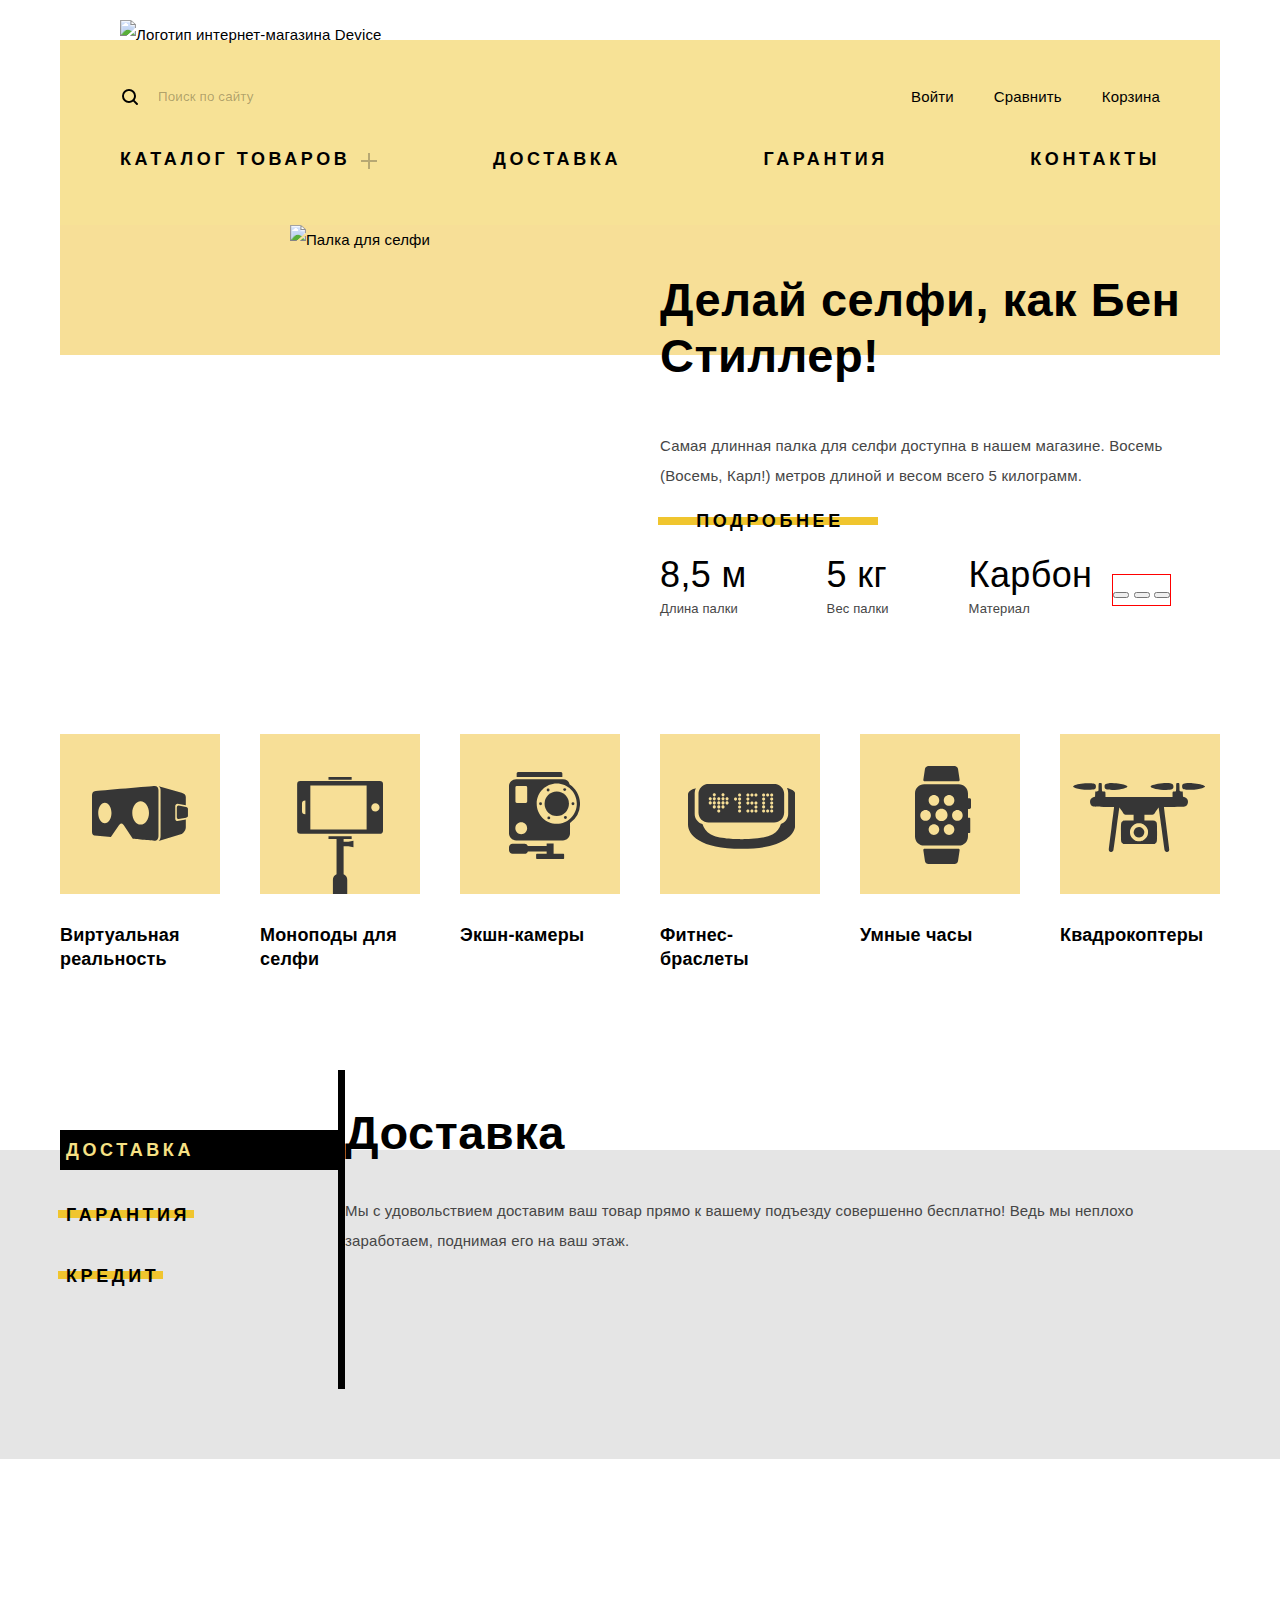
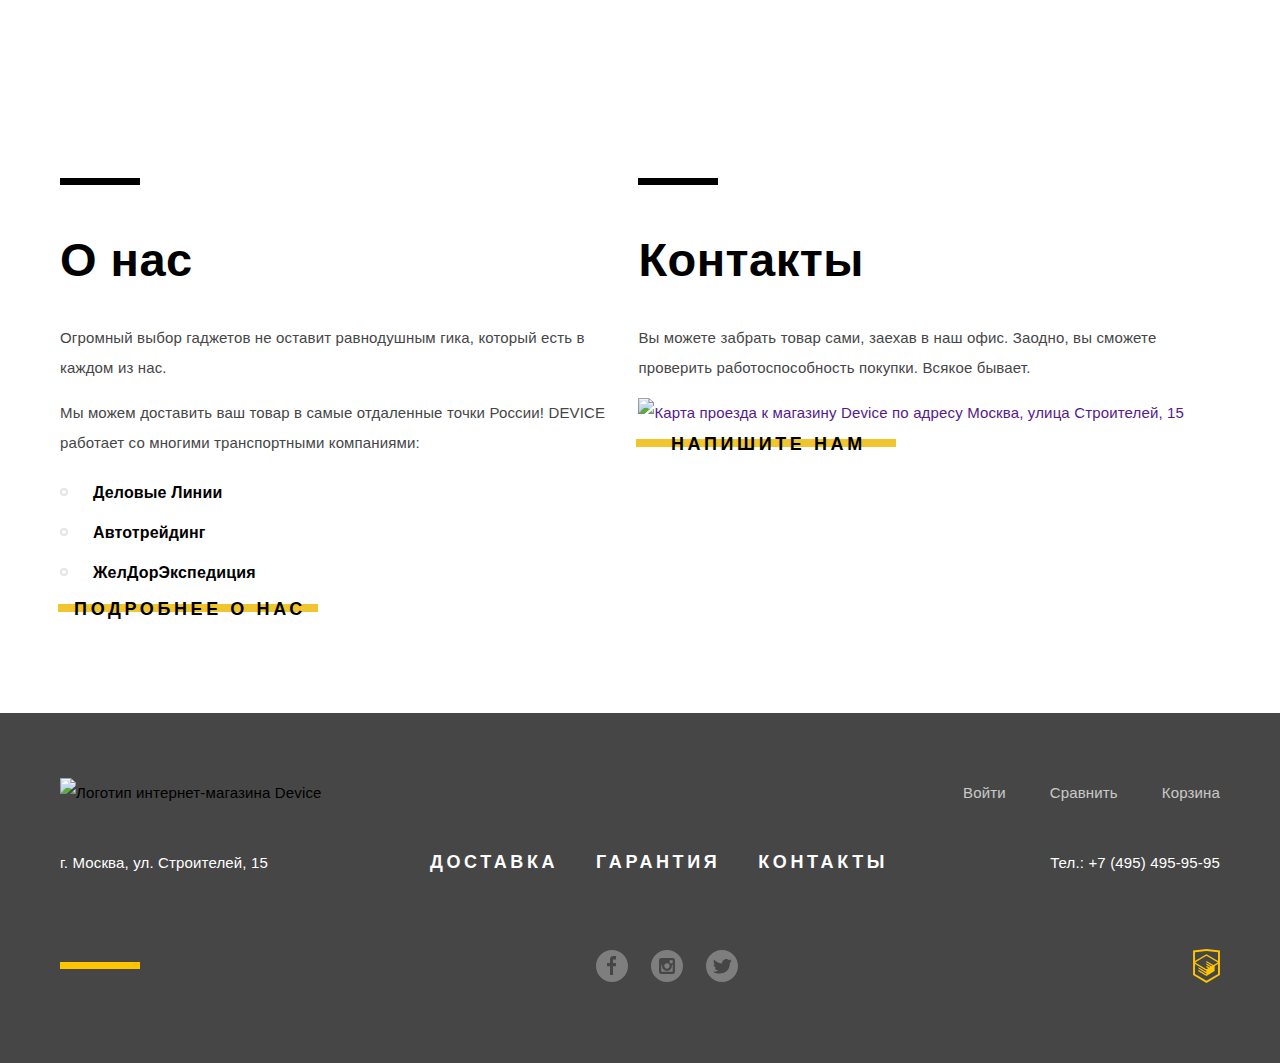
==== index.html @ 42cf7583 "Добавила эффект выпадания для меню, продолжила работу над сеткой проекта" ====
<!DOCTYPE html>
<html lang="ru">
<head>
  <meta charset="utf-8">
  <title>HTML Academy: Девайс</title>
  <link rel="stylesheet" href="css/normalize.css">
  <link rel="stylesheet" href="css/styles.css">
</head>
<body class="page">
<div class="container">
  <header class="page-header">
    <div class="logotype index">
      <img src="img/logo.svg" alt="Логотип интернет-магазина Device" width="163" height="35">
    </div>
    <div class="header-top-row">
      <form class="search-form" action="https://echo.htmlacademy.ru" method="get">
        <input class="search-input" type="search" id="search-form" placeholder="Поиск по сайту"
               aria-label="Поиск по сайту">
        <button class="search-button" type="submit">Найти</button>
      </form>
      <ul class="user-block-list">
        <li class="user-block-item">
          <div class="login-wrapper">
            <a href="">Войти</a>
          </div>
        </li>
        <li class="user-block-item">
          <a href="">Сравнить</a>
        </li>
        <li class="user-block-item">
          <a href="">Корзина</a>
        </li>
      </ul>
    </div>
    <nav class="header-nav">
      <ul class="nav-list">
        <li class="nav-item nav-item--catalog">
          <a href="" aria-haspopup="true">Каталог товаров</a>
          <ul class="dropdown-list">
            <li class="dropdown-item">
              <a href="">Виртуальная реальность</a>
              <a href="catalog.html">Моноподы для селфи</a>
              <a href="">Экшн-камеры</a>
            </li>
            <li class="dropdown-item">
              <a href="">Фитнес-браслеты</a>
              <a href="">Умные часы</a>
            </li>
            <li class="dropdown-item">
              <a href="">Квадрокоптеры</a>
            </li>
          </ul>
        </li>
        <li class="nav-item"><a href="">Доставка</a></li>
        <li class="nav-item"><a href="">Гарантия</a></li>
        <li class="nav-item"><a href="">Контакты</a></li>
      </ul>
    </nav>
  </header>
</div>

<main class="page-content">
  <h1 class="visually-hidden">Интернет-магазин Device</h1>

  <section class="slider">
    <div class="slider-inner container">
      <h2 class="visually-hidden">Популярные товары</h2>
      <div class="slide-controls">
        <button class="slide-control active"></button>
        <button class="slide-control"></button>
        <button class="slide-control"></button>
      </div>
      <div class="slider-item">
        <div class="image-wrap">
          <img src="img/slider-1.png" width="384" height="486" alt="Палка для селфи">
        </div>
        <div class="content-wrap">
          <p class="slide-title">Делай селфи, как Бен Стиллер! </p>
          <p class="slide-description">Самая длинная палка для селфи доступна в нашем магазине.
            Восемь (Восемь, Карл!) метров длиной и весом всего 5 килограмм.</p>
          <a class="button slide-button" href="">Подробнее</a>
          <dl class="slide-details">
            <div class="slide-details-item">
              <dt>8,5 м</dt>
              <dd>Длина палки</dd>
            </div>
            <div class="slide-details-item">
              <dt>5 кг</dt>
              <dd>Вес палки</dd>
            </div>
            <div class="slide-details-item">
              <dt>Карбон</dt>
              <dd>Материал</dd>
            </div>
          </dl>
        </div>
      </div>

      <div class="slider-item" style="display: none;">
        <div class="image-wrap">
          <img src="img/slider-2.png" width="345" height="485" alt="Фитнес-браслет">
        </div>
        <div class="content-wrap">
          <p class="slide-title">Худеем правильно!</p>
          <p class="slide-description">Мотивирующие фитнес-браслеты помогут найти в себе силы
            не пропускать занятия и соблюдать диету.</p>
          <a class="button slide-button" href="">Подробнее</a>
          <dl class="slide-details">
            <div class="slide-details-item">
              <dt>48 часов</dt>
              <dd>Без подзарядки</dd>
            </div>
          </dl>
        </div>
      </div>

      <div class="slider-item" style="display: none;">
        <div class="image-wrap">
          <img src="img/slider-3.png" width="526" height="334" alt="Квадрокоптер">
        </div>
        <div class="content-wrap">
          <p class="slide-title">Порхает как бабочка, жалит как пчела!</p>
          <p class="slide-description">Этот обычный, на первый взгляд, квадрокоптер оснащен
            мощным лазером, замаскированным под стандартную камеру.</p>
          <a class="button slide-button" href="">Подробнее</a>
          <dl class="slide-details">
            <div class="slide-details-item">
              <dt>800 м</dt>
              <dd>Дальность полета</dd>
            </div>
            <div class="slide-details-item">
              <dt>50 м</dt>
              <dd>Радиус поражения</dd>
            </div>
          </dl>
        </div>
      </div>
    </div>
  </section>

  <section class="categories">
    <div class="container">
      <h2 class="visually-hidden">Категории товаров</h2>
      <ul class="categories-list">
        <li class="categories-item">
          <a class="categories-item-link" href="">
            <div class="categories-item-wrapper categories-item-wrapper--vr">
              <img class="categories-item-img" src="img/popular-1.svg" width="97" height="55"
                   alt="Виртуальная реальность">
            </div>
            <p>Виртуальная реальность</p>
          </a>
        </li>
        <li class="categories-item">
          <a class="categories-item-link" href="catalog.html">
            <div class="categories-item-wrapper categories-item-wrapper--monopods">
              <img class="categories-item-img" src="img/popular-2.svg" width="86" height="117" alt="Моноподы для селфи">
            </div>
            <p>Моноподы для селфи</p>
          </a>
        </li>
        <li class="categories-item">
          <a class="categories-item-link" href="">
            <div class="categories-item-wrapper categories-item-wrapper--cameras">
              <img class="categories-item-img" src="img/popular-3.svg" width="71" height="87" alt="Экшн-камеры">
            </div>
            <p>Экшн-камеры</p>
          </a>
        </li>
        <li class="categories-item">
          <a class="categories-item-link" href="">
            <div class="categories-item-wrapper categories-item-wrapper--fitness">
              <img class="categories-item-img" src="img/popular-4.svg" width="107" height="65" alt="Фитнес-браслеты">
            </div>
            <p>Фитнес-браслеты</p>
          </a>
        </li>
        <li class="categories-item">
          <a class="categories-item-link" href="">
            <div class="categories-item-wrapper categories-item-wrapper--watches">
              <img class="categories-item-img" src="img/popular-5.svg" width="56" height="98" alt="Умные часы">
            </div>
            <p>Умные часы</p>
          </a>
        </li>
        <li class="categories-item">
          <a class="categories-item-link" href="">
            <div class="categories-item-wrapper categories-item-wrapper--drones">
              <img class="categories-item-img" src="img/popular-6.svg" width="132" height="69" alt="Квадрокоптеры">
            </div>
            <p>Квадрокоптеры</p>
          </a>
        </li>
      </ul>
    </div>
  </section>

  <section class="conditions">
    <div class="conditions-inner container">
      <h2 class="visually-hidden">Условия сотрудничества</h2>
      <ul class="conditions-controls-list">
        <li class="conditions-control">
          <button class="button conditions-control-button active" type="button">Доставка</button>
        </li>
        <li class="conditions-control">
          <button class="button conditions-control-button" type="button">Гарантия</button>
        </li>
        <li class="conditions-control">
          <button class="button conditions-control-button" type="button">Кредит</button>
        </li>
      </ul>
      <div class="conditions-wrapper">
        <div class="conditions-slide delivery">
          <h2>Доставка</h2>
          <p>Мы с удовольствием доставим ваш товар прямо к вашему подъезду совершенно бесплатно! Ведь мы неплохо
            заработаем,
            поднимая его на ваш этаж.</p>
        </div>
        <div class="conditions-slide warranty" style="display: none;">
          <h2>Гарантия</h2>
          <p>Если из-за возгорания купленного у нас товара у вас сгорит дом — не переживайте, мы выдадим вам новый.
            Товар,
            не дом, конечно же.</p>
        </div>
        <div class="conditions-slide credit" style="display: none;">
          <h2>Кредит</h2>
          <p>Залезть в долговую яму стало проще! Кредитные консультанты подберут для вас наиболее выгодные
            условия кредита. Выгодные для нашего банка, разумеется.</p>
        </div>
      </div>
    </div>
  </section>

  <section class="brands">
    <div class="container">
      <h2 class="visually-hidden">Бренды товаров</h2>
      <ul class="brands-list">
        <li class="brands-item">
          <a class="brands-item-link dji" href="" aria-label="DJI">DJI</a>
        </li>
        <li class="brands-item">
          <a class="brands-item-link spg" href="" aria-label="SP Gadgets">SP Gadgets</a>
        </li>
        <li class="brands-item">
          <a class="brands-item-link gopro" href="" aria-label="GoPro">GoPro</a>
        </li>
        <li class="brands-item">
          <a class="brands-item-link vive" href="" aria-label="Vive">Vive</a>
        </li>
      </ul>
    </div>
  </section>

  <div class="about-wrapper container">
    <section class="about-us">
      <h2>О нас</h2>
      <p>Огромный выбор гаджетов не оставит равнодушным гика, который есть в каждом из нас.</p>
      <p>Мы можем доставить ваш товар в самые отдаленные точки России! DEVICE работает со многими транспортными
        компаниями:</p>
      <ul class="about-list">
        <li class="about-item">Деловые Линии</li>
        <li class="about-item">Автотрейдинг</li>
        <li class="about-item">ЖелДорЭкспедиция</li>
      </ul>
      <a class="button about-us-button" href="">Подробнее о нас</a>
    </section>

    <section class="contacts">
      <h2>Контакты</h2>
      <p>Вы можете забрать товар сами, заехав в наш офис. Заодно, вы сможете проверить работоспособность покупки.
        Всякое
        бывает.</p>
      <a class="contacts-map" href="" aria-haspopup="true">
        <img src="img/map.jpg" alt="Карта проезда к магазину Device по адресу Москва, улица Строителей, 15"
             width="560px" height="222px">
      </a>
      <a class="button contacts-button" href="" aria-haspopup="true">Напишите нам</a>
    </section>
  </div>
</main>
<footer class="page-footer">
  <div class="container">
    <div class="footer-top-row">
      <div class="footer-logotype index">
        <img src="img/logo--yellow.svg" alt="Логотип интернет-магазина Device" width="163" height="35">
      </div>
      <ul class="footer-user-block">
        <li class="footer-user-block-item">
          <div class="footer-login-wrapper">
            <a href="">Войти</a>
          </div>
        </li>
        <li class="footer-user-block-item">
          <a href="">Сравнить</a>
        </li>
        <li class="footer-user-block-item">
          <a href="">Корзина</a>
        </li>
      </ul>
    </div>
    <div class="footer-middle-row">
      <p class="footer-paragraph">г. Москва, ул. Строителей, 15</p>
      <ul class="footer-nav-list">
        <li class="footer-nav-item"><a href="">Доставка</a></li>
        <li class="footer-nav-item"><a href="">Гарантия</a></li>
        <li class="footer-nav-item"><a href="">Контакты</a></li>
      </ul>
      <p class="footer-paragraph">
        <a href="tel:+74954959595">Тел.: +7 (495) 495-95-95</a>
      </p>
    </div>
    <div class="footer-bottom-row">
      <div class="footer-decoration"></div>
      <ul class="social-list">
        <li class="social-item facebook"><a href="" aria-label="Магазин Device на Facebook">Facebook</a></li>
        <li class="social-item instagram"><a href="" aria-label="Магазин Device в Instagram">Instagram</a></li>
        <li class="social-item twitter"><a href="" aria-label="Магазин Device в Twitter">Twitter</a></li>
      </ul>
      <a class="htmlacademy-icon" href="https://htmlacademy.ru/intensive/htmlcss" target="_blank"
         aria-label="Ссылка на HTML Academy">HTML Academy</a>
    </div>
  </div>
</footer>

<!-- Поп-ап формы обратной связи -->
<section class="form-modal">
  <h2>Форма обратной связи</h2>
  <button type="button">Закрыть</button>
  <form action="https://echo.htmlacademy.ru" method="post">
    <div class="form-field-wrapper">
      <label for="name">Ваше имя:</label>
      <input type="text" id="name" name="user-name" placeholder="Имя Фамилия" aria-required="true" required>
    </div>
    <div class="form-field-wrapper">
      <label for="email">Ваш e-mail:</label>
      <input type="email" id="email" name="user-mail" placeholder="email@example.com" aria-required="true" required>
    </div>
    <div class="form-field-wrapper">
      <label for="message">Текст письма:</label>
      <textarea id="message" name="user-message" placeholder="В свободной форме"></textarea>
    </div>
    <button class="button" type="submit">Отправить</button>
  </form>
</section>

<!-- Поп-ап карты проезда -->
<section class="map-modal">
  <h2>Карта проезда</h2>
  <button type="button">Закрыть</button>
  <!-- Здесь будет виджет карты -->
</section>

</body>
</html>
---- css/styles.css ----
/* Шрифты */

@font-face {
  font-family: 'Open Sans';
  src: url('../fonts/opensanslight.woff2') format('woff2'),
  url('../fonts/opensanslight.woff') format('woff');
  font-weight: 300;
  font-style: normal;
}

@font-face {
  font-family: 'Open Sans';
  src: url('../fonts/opensans.woff2') format('woff2'),
  url('../fonts/opensans.woff') format('woff');
  font-weight: normal;
  font-style: normal;
}

@font-face {
  font-family: 'Gilroy';
  src: url('../fonts/gilroylight.woff2') format('woff2'),
  url('../fonts/gilroylight.woff') format('woff');
  font-weight: 300;
  font-style: normal;
}

@font-face {
  font-family: 'Gilroy';
  src: url('../fonts/gilroyextrabold.woff2') format('woff2'),
  url('../fonts/gilroyextrabold.woff') format('woff');
  font-weight: 800;
  font-style: normal;
}

/* Глобальные стили */

html {
  box-sizing: border-box;
}

*,
*::before,
*::after {
  box-sizing: inherit;
}

body {
  margin: 0;
  background-color: #ffffff;
  font-family: "Open Sans", "Arial", sans-serif;
  font-size: 15px;
  font-weight: 300;
  line-height: 2;
  letter-spacing: 0.15px;
}

img {
  max-width: 100%;
  height: auto;
}

a {
  text-decoration: none;
}

/* Стилизация index.html и общих блоков сайта */

.page {
  padding-top: 40px;
}

.visually-hidden {
  position: absolute;
  width: 1px;
  height: 1px;
  margin: -1px;
  padding: 0;
  overflow: hidden;
  border: 0;
  clip: rect(0 0 0 0)
}

.button {
  display: inline-block;
  vertical-align: middle;
  font-family: "Gilroy", "Tahoma", sans-serif;
  text-transform: uppercase;
  font-size: 18px;
  font-weight: 800;
  line-height: 1.6;
  letter-spacing: 3.6px;
  text-align: center;
  color: #000000;
  position: relative;
}

.button::before {
  content: "";
  position: absolute;
  top: 50%;
  left: -2px;
  z-index: -1;
  width: 100%;
  height: 8px;
  margin-top: -5px;
  background-color: #f0c52e;
  transition: all 0.3s linear;
}

.button:hover::before,
.button:focus::before {
  top: 0;
  height: 40px;
}

.button:active {
  color: rgba(0, 0, 0, 0.3);
}

.container {
  margin: 0 auto;
  width: 1200px;
  padding: 0 20px;
}

.page-header {
  background-color: #f7e296;
  position: relative;
  padding: 28px 60px 50px 60px;
}

.logotype {
  position: absolute;
  left: 60px;
  top: -20px;
}

.logotype:not(.index):hover,
.logotype:not(.index):focus {
  opacity: 0.6;
}

.logotype:not(.index):active {
  opacity: 0.3;
}

.header-top-row {
  display: flex;
  justify-content: space-between;
  align-items: center;
  margin-bottom: 20px;
}

.search-input {
  background: transparent;
  padding: 19px 21px 19px 36px;
  border: 2px solid transparent;
  background-repeat: no-repeat;
  background-position: left 50%;
  background-size: 16px 16px;
  background-image: url("../img/search.svg");
}

.search-input::placeholder {
  color: rgba(0, 0, 0, 0.3);
  letter-spacing: 0.15px;
}

.search-input:hover::placeholder {
  color: rgba(0, 0, 0, 0.6);
}

.search-input:focus {
  border-bottom-color: #000000;
}

.search-input:focus + .search-button {
  display: inline-block;
}

.search-button {
  display: none;
  padding: 19px 21px;
  margin-left: -5px;
  border: 2px solid #000000;
  background-color: transparent;
  color: #000000;
  cursor: pointer;
}

.search-button:hover,
.search-button:focus {
  background-color: #000000;
  color: #ffffff;
}

.search-button:active {
  color: rgba(255, 255, 255, 0.3);
}

.user-block-list,
.nav-list,
.dropdown-list,
.categories-list,
.conditions-controls-list,
.brands-list,
.about-list,
.footer-user-block,
.footer-nav-list,
.social-list {
  list-style: none;
  padding: 0;
  margin: 0;
}

.user-block-list,
.nav-list {
  display: flex;
}

.user-block-item {
  margin-right: 40px;
}

.user-block-item:last-child {
  margin-right: 0;
}

.nav-list {
  justify-content: space-between;
  position: relative;
}

.user-block-item a,
.nav-item a,
.dropdown-item a,
.dropdown-item span {
  color: #000000;
}

.user-block-item a:hover,
.user-block-item a:focus,
.nav-item a:hover,
.nav-item a:focus,
.dropdown-item a:hover,
.dropdown-item a:focus {
  opacity: 0.6;
}

.user-block-item a:active,
.nav-item a:active,
.dropdown-item a:active {
  opacity: 0.3;
}

.user-block-item a {
  font-size: 15px;
  font-weight: 300;
  line-height: 2;
  letter-spacing: 0.15px;
}

.nav-item > a {
  font-family: "Gilroy", "Tahoma", sans-serif;
  font-size: 18px;
  font-weight: 800;
  text-transform: uppercase;
  line-height: 1.33;
  letter-spacing: 3.6px;
}

.nav-item--catalog {
  position: relative;
}

.nav-item--catalog::after {
  content: "";
  display: block;
  width: 16px;
  height: 16px;
  position: absolute;
  top: 8px;
  right: -27px;
  background-position: center;
  background-repeat: no-repeat;
  background-size: contain;
  background-image: url("../img/plus.svg");
  opacity: 0.3;
}

.dropdown-list {
  position: absolute;
  bottom: -185px;
  left: -60px;
  width: 1160px;
  padding: 40px 0 40px 60px;
  background-color: #f7e296;
  display: none;
  z-index: 50;
}

.nav-item--catalog:hover > .dropdown-list {
  display: flex;
}

.dropdown-item {
  display: flex;
  flex-direction: column;
  margin-right: 58px;
}

.dropdown-item a,
.dropdown-item span {
  line-height: 2.4;
  letter-spacing: 0.15px;
}

.slider {
  padding-bottom: 100px;
}

.slider-inner {
  position: relative;
  padding: 0 20px;
}

.slider-inner::before {
  content: "";
  position: absolute;
  display: block;
  width: 1160px;
  height: 130px;
  left: 20px;
  top: 0;
  background-color: rgba(240, 192, 48, 0.50);
  z-index: -1;
}

.slide-controls {
  position: absolute;
  top: 350px;
  right: 70px;
  outline: 1px solid red;
  z-index: 10;
}

.slider-item {
  display: flex;
  justify-content: space-between;
}

.image-wrap {
  flex-grow: 1;
  text-align: center;
}

.content-wrap {
  max-width: 560px;
}

.slide-title {
  font-family: "Gilroy", "Tahoma", sans-serif;
  font-size: 47px;
  font-weight: 800;
  line-height: 1.19;
  letter-spacing: 0.47px;
}

.slide-description {
  letter-spacing: 0.15px;
  color: #464646;
}

.slide-button {
  width: 220px;
}

.slide-details {
  display: flex;
}

.slide-details-item {
  margin-right: 80px;
}

.slide-details-item:last-child {
  margin-right: 0;
}

.slide-details dt {
  font-family: "Gilroy", "Tahoma", sans-serif;
  font-size: 36px;
  font-weight: 300;
  line-height: 1.33;
  letter-spacing: 0.36px;
}

.slide-details dd {
  margin: 0;
  font-size: 13px;
  font-weight: 300;
  line-height: 1.54;
  letter-spacing: 0.13px;
  color: #464646;
}

.categories {
  padding-bottom: 80px;
}

.categories-list {
  display: flex;
  justify-content: space-between;
}

.categories-item-link {
  display: block;
  width: 160px;
  font-family: "Gilroy", "Tahoma", sans-serif;
  color: #000000;
  font-size: 18px;
  font-weight: 800;
  line-height: 1.33;
  letter-spacing: 0.18px;
}

.categories-item-wrapper {
  display: block;
  width: 160px;
  height: 160px;
  background-color: rgba(240, 192, 48, 0.50);
  margin-bottom: 30px;
  transition: all 0.3s linear;
}

.categories-item-wrapper--vr {
  padding: 52px 32px;
}

.categories-item-wrapper--monopods {
  padding: 43px 37px 0 37px;
}

.categories-item-wrapper--cameras {
  padding: 38px 40px 35px 49px;
}

.categories-item-wrapper--fitness {
  padding: 50px 25px 48px 28px;
}

.categories-item-wrapper--watches {
  padding: 32px 49px 30px 55px;
}

.categories-item-wrapper--drones {
  padding: 49px 15px 42px 13px;
}

.categories-item-link:hover > .categories-item-wrapper,
.categories-item-link:focus > .categories-item-wrapper {
  background-color: #f0c52e;
}

.categories-item-link:active .categories-item-img,
.categories-item-link:active > p {
  opacity: 0.3;
}

.conditions {
  background-color: #e5e5e5;
  position: relative;
}

.conditions::before {
  content: "";
  position: absolute;
  display: block;
  width: 100%;
  height: 80px;
  left: 0;
  top: 0;
  background-color: #ffffff;
  z-index: 1;
}

.conditions-inner {
  padding-bottom: 70px;
  display: flex;
}

.conditions-controls-list {
  min-width: 285px;
  min-height: 319px;
  padding-top: 60px;
  border-right: 7px solid #000000;
  z-index: 10;
}

.conditions-control-button {
  display: inline-block;
  background: transparent;
  border: none;
  text-align: left;
  cursor: pointer;
  z-index: 10;
  letter-spacing: 3.6px;
  margin-bottom: 30px;
}

.conditions-control-button.active {
  background-color: #000000;
  color: #f7e184;
  width: 100%;
  height: 40px;
}

.conditions-control-button.active::before {
  display: none;
}

.conditions-wrapper {
  z-index: 10;
}

.conditions-slide h2 {
  font-family: "Gilroy", "Tahoma", sans-serif;
  font-size: 47px;
  font-weight: 800;
  line-height: 1.02;
  letter-spacing: 0.47px;
}

.conditions-slide p {
  letter-spacing: 0.15px;
  color: #464646;
}

.brands {
  padding: 90px 0;
}

.brands-list {
  display: flex;
  justify-content: space-between;
}

.brands-item-link {
  display: block;
  font-size: 0;
  width: 260px;
  height: 100px;
  background-repeat: no-repeat;
  background-position: center;
  background-size: contain;
}

.brands-item-link.dji {
  background-image: url("../img/logo-1--inactive.png");
}

.brands-item-link.dji:hover,
.brands-item-link.dji:focus {
  background-image: url("../img/logo-1.png");
}

.brands-item-link.spg {
  background-image: url("../img/logo-2--inactive.png");
}

.brands-item-link.spg:hover,
.brands-item-link.spg:focus {
  background-image: url("../img/logo-2.png");
}

.brands-item-link.gopro {
  background-image: url("../img/logo-3--inactive.png");
}

.brands-item-link.gopro:hover,
.brands-item-link.gopro:focus {
  background-image: url("../img/logo-3.png");
}

.brands-item-link.vive {
  background-image: url("../img/logo-4--inactive.png");
}

.brands-item-link.vive:hover,
.brands-item-link.vive:focus {
  background-image: url("../img/logo-4.png");
}

.about-wrapper {
  display: flex;
  justify-content: space-between;
  padding-bottom: 90px;
}

.about-us h2,
.contacts h2 {
  font-family: "Gilroy", "Tahoma", sans-serif;
  font-size: 47px;
  font-weight: 800;
  line-height: 1.02;
  letter-spacing: 0.47px;
  position: relative;
  padding-top: 58px;
}

.about-us h2::before,
.contacts h2::before {
  content: "";
  position: absolute;
  left: 0;
  top: 0;
  display: block;
  width: 80px;
  height: 7px;
  background-color: #000000;
}

.about-us p,
.contacts p {
  color: #464646;
}

.about-item {
  font-family: "Gilroy", "Tahoma", sans-serif;
  font-size: 16px;
  font-weight: 800;
  line-height: 2.5;
  color: #000000;
  padding-left: 33px;
  position: relative;
}

.about-item::before {
  content: "";
  position: absolute;
  top: 15px;
  left: 0;
  display: block;
  width: 8px;
  height: 8px;
  border-radius: 50%;
  border: 2px solid #e5e5e5;
}

.about-us-button {
  width: 260px;
}

.contacts-map {
  display: block;
}

.contacts-button {
  width: 260px;
}

.page-footer {
  background-color: #464646;
  padding-top: 65px;
  padding-bottom: 80px;
}

.footer-top-row {
  display: flex;
  justify-content: space-between;
  align-items: flex-start;
  margin-bottom: 40px;
}

.footer-logotype:not(.index):hover,
.footer-logotype:not(.index):focus {
  opacity: 0.6;
}

.footer-logotype:not(.index):active {
  opacity: 0.3;
}

.page-footer a,
.footer-paragraph {
  color: #ffffff;
  margin: 0;
}

.footer-user-block {
  display: flex;
  margin: 0;
}

.footer-user-block-item {
  margin-right: 44px;
}

.footer-user-block-item:last-child {
  margin-right: 0;
}

.footer-user-block-item a {
  opacity: 0.7;
}

.footer-user-block-item a:hover,
.footer-user-block-item a:focus {
  opacity: 1;
}

.footer-user-block-item a:active {
  opacity: 0.3;
}

.footer-middle-row {
  display: flex;
  justify-content: space-between;
  align-items: flex-start;
  margin-bottom: 70px;
}

.footer-nav-list {
  display: flex;
}

.footer-nav-item {
  margin-right: 38px;
}

.footer-nav-item:last-child {
  margin-right: 0;
}

.footer-nav-item a {
  font-family: "Gilroy", "Tahoma", sans-serif;
  font-size: 18px;
  font-weight: 800;
  text-transform: uppercase;
  line-height: 1.33;
  letter-spacing: 3.6px;
  color: #ffffff;
}

.footer-nav-item a:hover,
.footer-nav-item a:focus {
  opacity: 0.6;
}

.footer-nav-item a:active {
  opacity: 0.3;
}

.footer-bottom-row {
  display: flex;
  justify-content: space-between;
  align-items: center;
}

.footer-decoration {
  width: 80px;
  height: 7px;
  background-color: #ffc600;
}

.social-list {
  display: flex;
}

.social-item {
  margin-right: 23px;
}

.social-item:last-child {
  margin-right: 0;
}

.social-item a {
  display: block;
  width: 32px;
  height: 32px;
  font-size: 0;
  background-repeat: no-repeat;
  background-position: center;
  background-size: contain;
  opacity: 0.3;
}

.social-item a:hover,
.social-item a:focus {
  opacity: 1;
}

.social-item a:active {
  opacity: 0.1;
}

.social-item.facebook a {
  background-image: url("../img/fb.svg");
}

.social-item.instagram a {
  background-image: url("../img/instagram.svg");
}

.social-item.twitter a {
  background-image: url("../img/twitter.svg");
}

.htmlacademy-icon {
  display: block;
  width: 27px;
  height: 35px;
  font-size: 0;
  background-repeat: no-repeat;
  background-position: center;
  background-size: contain;
  background-image: url("../img/logo-html.svg");
}

.htmlacademy-icon:hover,
.htmlacademy-icon:focus {
  opacity: 0.6;
}

.htmlacademy-icon:active {
  opacity: 0.3;
}

/* Здесь будут стили для поп-апов */

.form-modal,
.map-modal {
  display: none;
}

/* Стили catalog.html */

.title-wrapper {
  padding-left: 80px;
}

.page-main-title {
  font-family: "Gilroy", "Tahoma", sans-serif;
  font-size: 47px;
  font-weight: 800;
  line-height: 1.02;
  letter-spacing: 0.47px;
  color: #000000;
}

.breadcrumbs,
.filter-list,
.sorting-special-list,
.sorting-up-down-list,
.pagination {
  list-style: none;
  padding: 0;
  margin: 0;
}

.breadcrumbs {
  display: flex;
  margin-bottom: 50px;
}

.breadcrumbs-item {
  margin-right: 40px;
  position: relative;
}

.breadcrumbs-item:last-child {
  margin-right: 0;
}

.breadcrumbs-item:not(:last-child)::after {
  content: "";
  display: block;
  width: 4px;
  height: 7px;
  position: absolute;
  top: 0.9em;
  right: -16px;
  background-repeat: no-repeat;
  background-position: center;
  background-size: contain;
  background-image: url("../img/nav-arrow.svg");
}

.breadcrumbs-item a {
  font-size: 14px;
  line-height: 1.71;
  letter-spacing: 0.14px;
  color: rgba(0, 0, 0, 0.3);
}

.breadcrumbs-item:not(.active) a:hover,
.breadcrumbs-item:not(.active) a:focus {
  color: rgba(0, 0, 0, 0.6);
}

.breadcrumbs-item:not(.active) a:active {
  color: rgba(0, 0, 0, 0.1);
}

.catalog-wrapper {
  display: flex;
  padding-left: 80px;
}

.filter {
  background-color: #ebebeb;
  padding-right: 67px;
}

.goods {
  flex-grow: 1;
}

.goods-sorting {
  background-color: #ebebeb;
  width: 100%;
  display: flex;
  justify-content: space-between;
}

.filter h2,
.goods p {
  font-family: "Gilroy", "Tahoma", sans-serif;
  font-size: 16px;
  font-weight: 800;
  line-height: 1.5;
  letter-spacing: 3.2px;
  text-transform: uppercase;
  color: #000000;
  margin: 0;
}

.filter h2 {
  background-color: #d9d9d9;
  width: 100%;
}

.filter fieldset {
  border: none;
}

.filter legend {
  font-family: "Gilroy", "Tahoma", sans-serif;
  font-size: 18px;
  font-weight: 800;
  line-height: 1.33;
  letter-spacing: 0.18px;
}

.filter-item label {
  font-size: 14px;
  font-weight: 300;
  line-height: 2.86;
  letter-spacing: 0.14px;
}

.filter-button {
  display: inline-block;
  background-color: transparent;
  border: none;
  cursor: pointer;
  width: 200px;
  z-index: 10;
}

.sorting-special-list {
  display: flex;
}

.sorting-special-item {
  margin-right: 30px;
}

.sorting-special-item:last-child {
  margin-right: 0;
}

.sorting-special-item a {
  font-size: 14px;
  line-height: 1.29;
  color: rgba(0, 0, 0, 0.3);
}

.sorting-special-item a:hover,
.sorting-special-item a:focus {
  color: rgba(0, 0, 0, 0.6);
}

.sorting-special-item a:active,
.sorting-special-item.active a {
  color: #000000;
}

.sorting-up-down-list {
  display: flex;
}

.goods-showcase {
  padding-left: 73px;
  padding-top: 70px;
  padding-bottom: 77px;
  display: flex;
  justify-content: space-between;
  flex-wrap: wrap;
}

.goods-item {
  margin-bottom: 70px;
}

.item-image-wrap {
  margin-bottom: 35px;
}

.item-description {
  display: flex;
  justify-content: space-between;
  align-items: flex-start;
}

.item-title h1 {
  font-family: "Gilroy", "Tahoma", sans-serif;
  font-size: 18px;
  font-weight: 800;
  line-height: 1.33;
  letter-spacing: 0.18px;
  color: #000000;
  margin: 0;
}

.item-price {
  font-family: "Gilroy", "Tahoma", sans-serif;
  font-size: 16px;
  font-weight: 300;
  line-height: 1.5;
  letter-spacing: 0.16px;
  text-align: right;
  color: #464646;
}

.item-hover-button {
  width: 200px;
}

.item-hover-link {
  line-height: 2.77;
  letter-spacing: 0.13px;
  text-align: center;
  color: rgba(0, 0, 0, 0.5);
}

.pagination {
  background-color: #ebebeb;
  width: 100%;
  display: flex;
  justify-content: center;
}

.pagination-item a {
  font-family: "Gilroy", "Tahoma", sans-serif;
  font-size: 16px;
  font-weight: 800;
  line-height: 1.5;
  letter-spacing: 3.2px;
  text-align: left;
  color: rgba(0, 0, 0, 0.3);
  text-transform: uppercase;
}

.pagination-item a.prev,
.pagination-item a.next,
.pagination-item.active a {
  color: #000000;
}

.pagination-item a.prev:hover,
.pagination-item a.next:hover,
.pagination-item a.prev:focus,
.pagination-item a.next:focus {
  background-color: #d9d9d9;
}

.pagination-item a.prev:active,
.pagination-item a.next:active {
  color: rgba(0, 0, 0, 0.3);
}
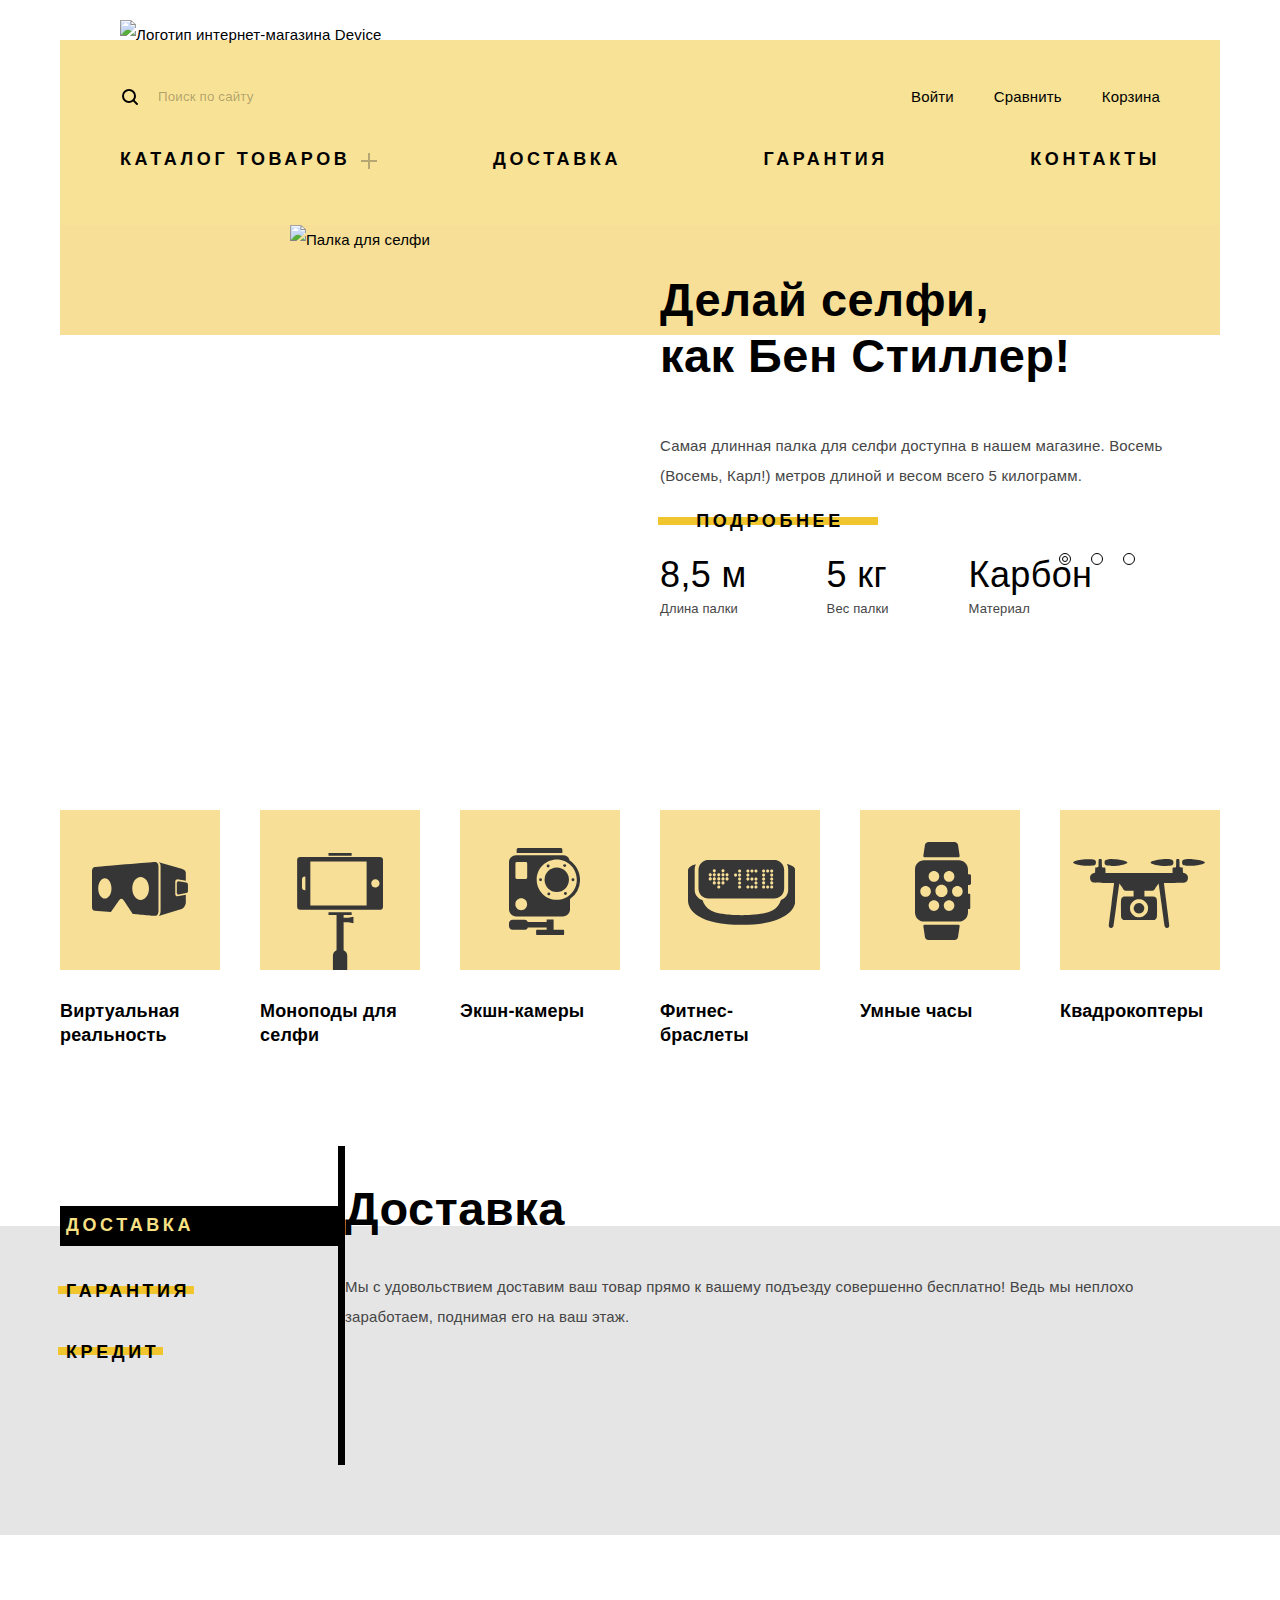
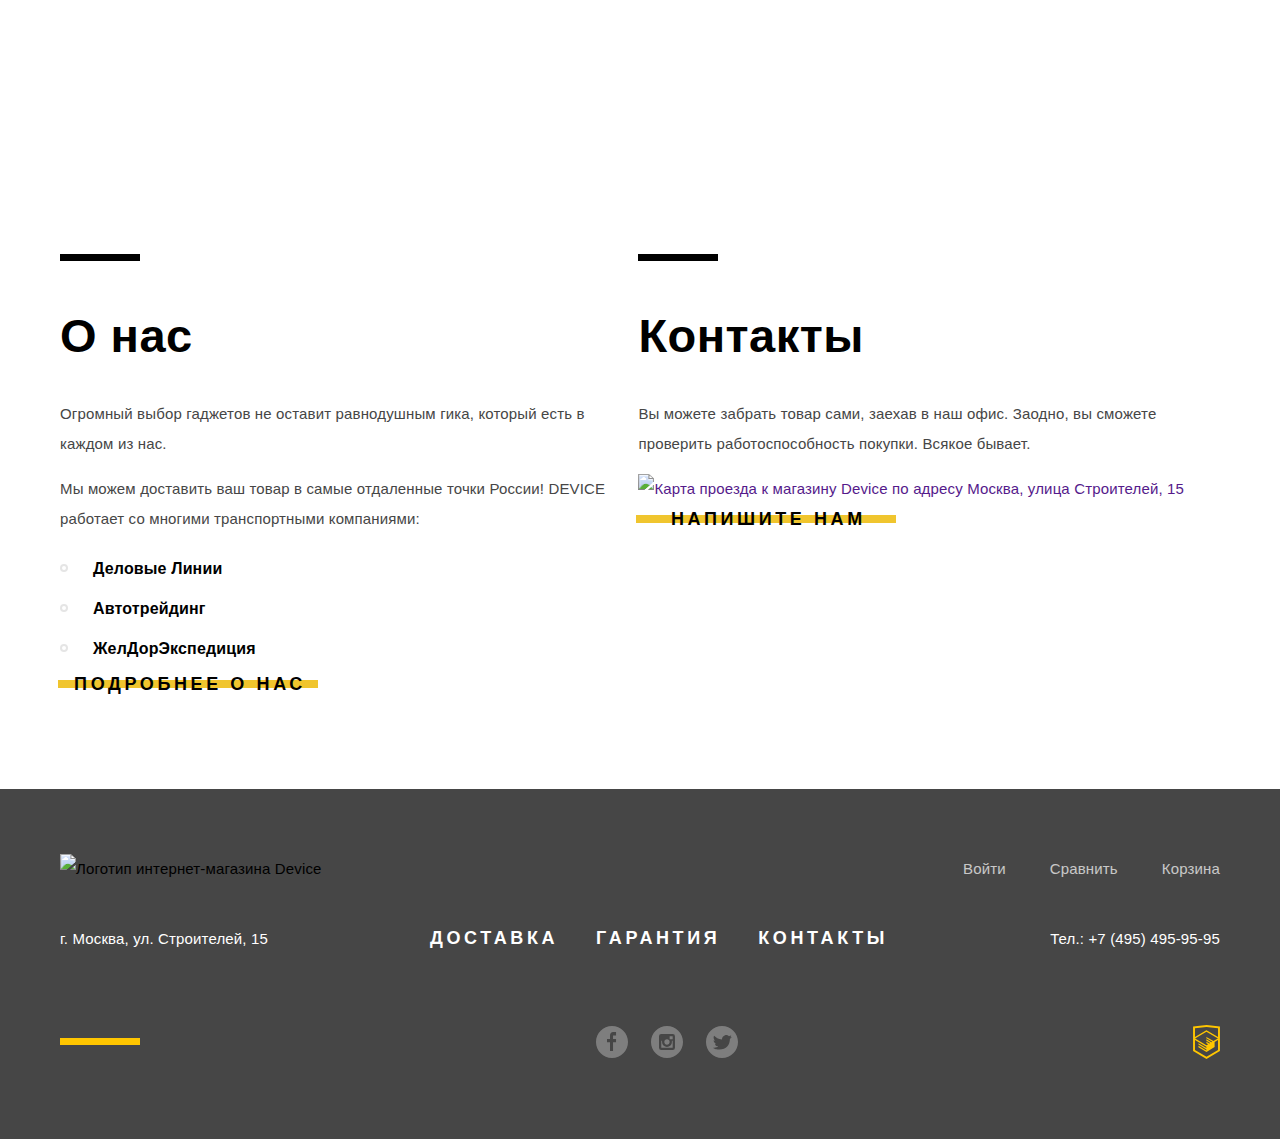
==== commit 172229fa: "Добавила стили для кнопок управления слайдером" ====
--- a/index.html
+++ b/index.html
@@ -70,12 +70,13 @@
         <button class="slide-control"></button>
         <button class="slide-control"></button>
       </div>
+
       <div class="slider-item">
         <div class="image-wrap">
           <img src="img/slider-1.png" width="384" height="486" alt="Палка для селфи">
         </div>
         <div class="content-wrap">
-          <p class="slide-title">Делай селфи, как Бен Стиллер! </p>
+          <p class="slide-title">Делай селфи,<br> как Бен Стиллер! </p>
           <p class="slide-description">Самая длинная палка для селфи доступна в нашем магазине.
             Восемь (Восемь, Карл!) метров длиной и весом всего 5 килограмм.</p>
           <a class="button slide-button" href="">Подробнее</a>
@@ -101,7 +102,7 @@
           <img src="img/slider-2.png" width="345" height="485" alt="Фитнес-браслет">
         </div>
         <div class="content-wrap">
-          <p class="slide-title">Худеем правильно!</p>
+          <p class="slide-title">Худеем<br> правильно!</p>
           <p class="slide-description">Мотивирующие фитнес-браслеты помогут найти в себе силы
             не пропускать занятия и соблюдать диету.</p>
           <a class="button slide-button" href="">Подробнее</a>
@@ -119,7 +120,7 @@
           <img src="img/slider-3.png" width="526" height="334" alt="Квадрокоптер">
         </div>
         <div class="content-wrap">
-          <p class="slide-title">Порхает как бабочка, жалит как пчела!</p>
+          <p class="slide-title">Порхает как бабочка,<br> жалит как пчела!</p>
           <p class="slide-description">Этот обычный, на первый взгляд, квадрокоптер оснащен
             мощным лазером, замаскированным под стандартную камеру.</p>
           <a class="button slide-button" href="">Подробнее</a>
--- a/css/styles.css
+++ b/css/styles.css
@@ -329,7 +329,7 @@
   position: absolute;
   display: block;
   width: 1160px;
-  height: 130px;
+  height: 110px;
   left: 20px;
   top: 0;
   background-color: rgba(240, 192, 48, 0.50);
@@ -338,10 +338,42 @@
 
 .slide-controls {
   position: absolute;
-  top: 350px;
-  right: 70px;
-  outline: 1px solid red;
+  top: 328px;
+  right: 105px;
   z-index: 10;
+  display: flex;
+}
+
+.slide-control {
+  display: block;
+  width: 12px;
+  height: 12px;
+  border: 1px solid #000000;
+  border-radius: 50%;
+  margin-right: 20px;
+  padding: 0;
+  background-color: transparent;
+  cursor: pointer;
+}
+
+.slide-control:last-child {
+  margin-right: 0;
+}
+
+.slide-control.active {
+  position: relative;
+}
+
+.slide-control.active::before {
+  content: "";
+  position: absolute;
+  top: 2px;
+  left: 2px;
+  display: block;
+  width: 6px;
+  height: 6px;
+  border: 1px solid #000000;
+  border-radius: 50%;
 }
 
 .slider-item {
@@ -352,6 +384,7 @@
 .image-wrap {
   flex-grow: 1;
   text-align: center;
+  min-height: 485px;
 }
 
 .content-wrap {
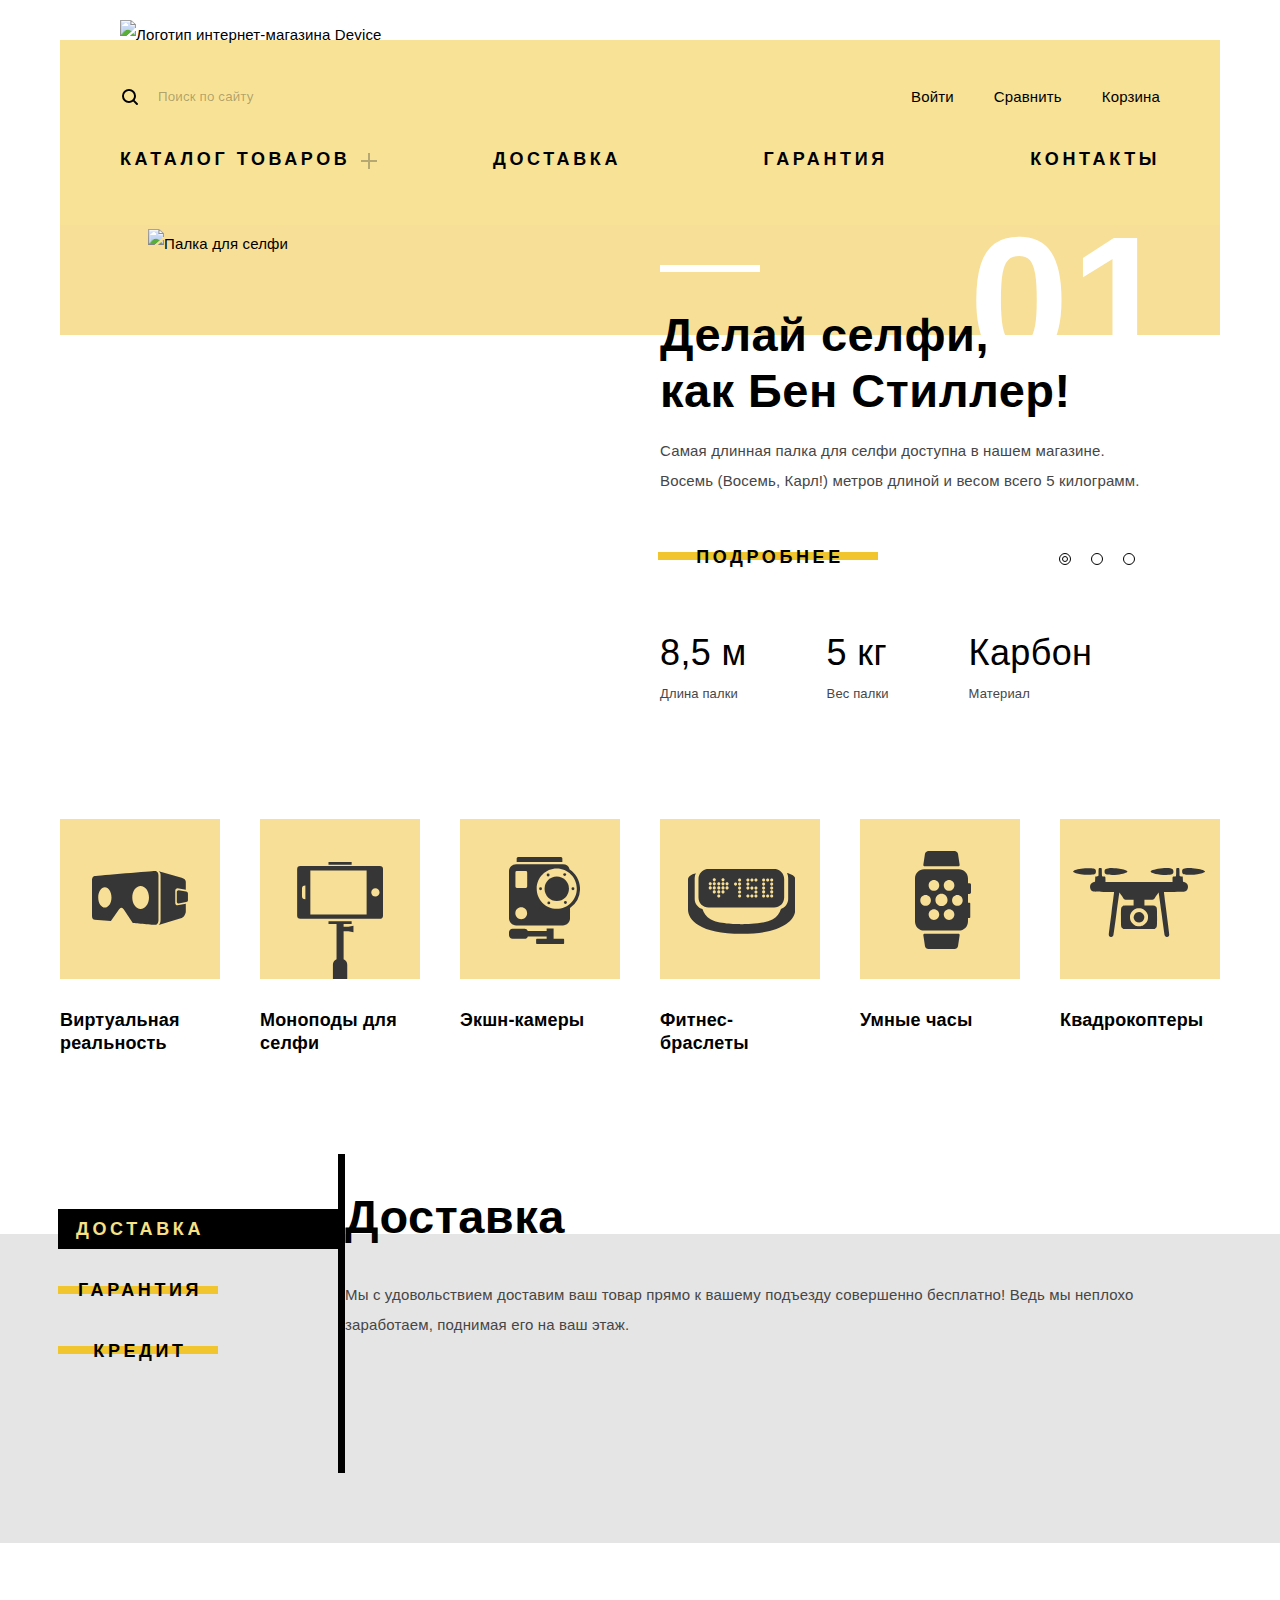
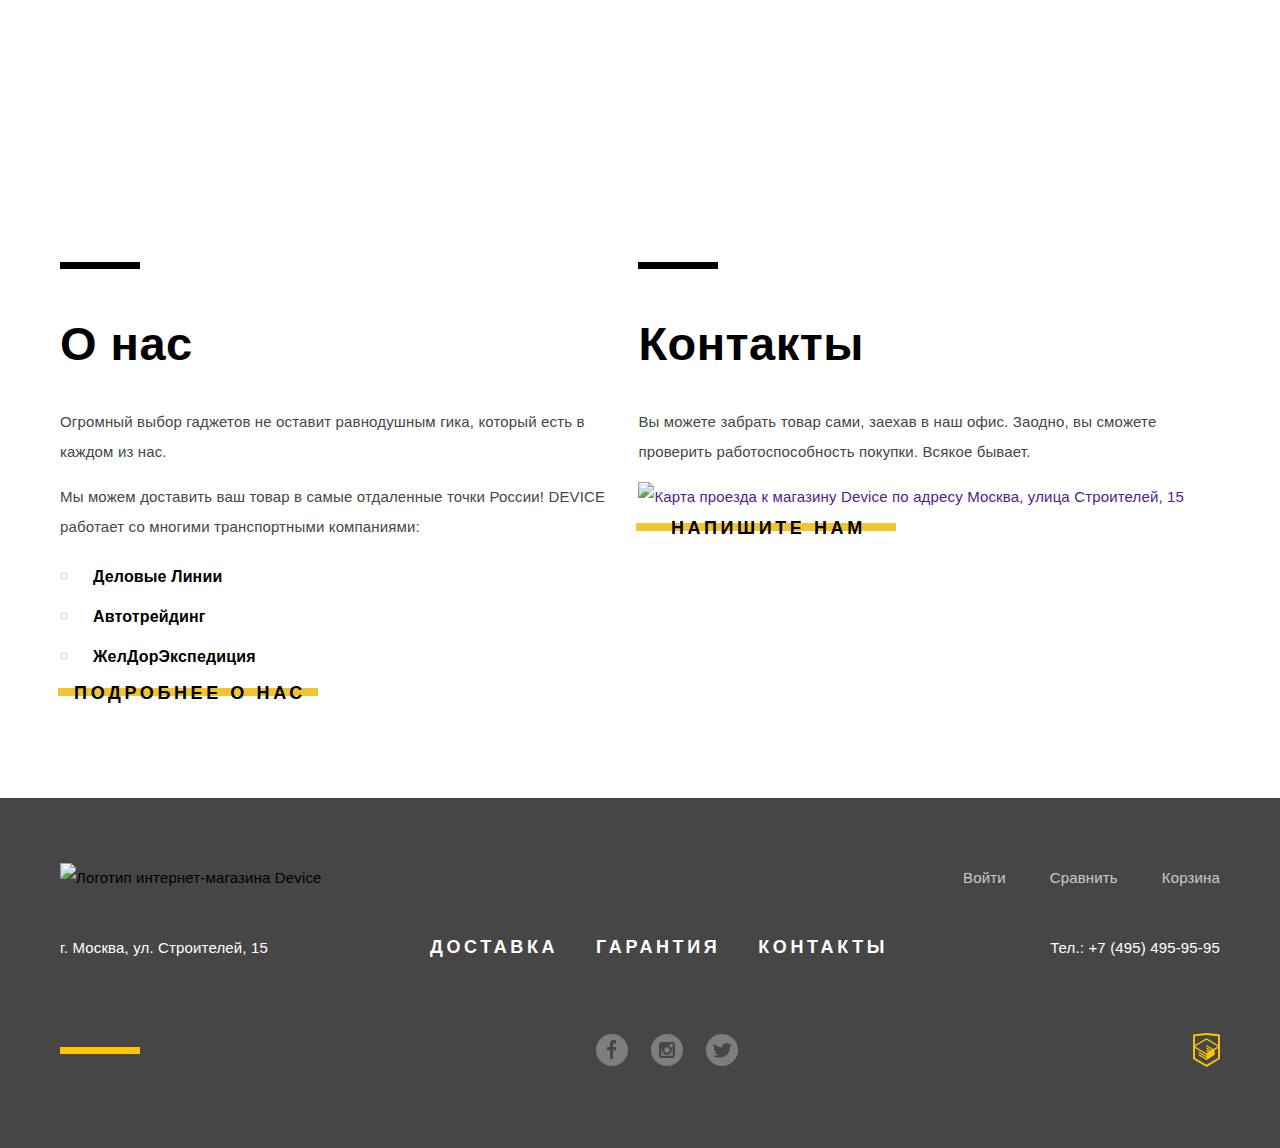
==== commit 13339998: "Закончила верстку слайдера на главной странице" ====
--- a/index.html
+++ b/index.html
@@ -71,13 +71,13 @@
         <button class="slide-control"></button>
       </div>
 
-      <div class="slider-item">
+      <div class="slider-item active" data-number="01">
         <div class="image-wrap">
           <img src="img/slider-1.png" width="384" height="486" alt="Палка для селфи">
         </div>
         <div class="content-wrap">
           <p class="slide-title">Делай селфи,<br> как Бен Стиллер! </p>
-          <p class="slide-description">Самая длинная палка для селфи доступна в нашем магазине.
+          <p class="slide-description">Самая длинная палка для селфи доступна в нашем магазине.<br>
             Восемь (Восемь, Карл!) метров длиной и весом всего 5 килограмм.</p>
           <a class="button slide-button" href="">Подробнее</a>
           <dl class="slide-details">
@@ -97,7 +97,7 @@
         </div>
       </div>
 
-      <div class="slider-item" style="display: none;">
+      <div class="slider-item" data-number="02">
         <div class="image-wrap">
           <img src="img/slider-2.png" width="345" height="485" alt="Фитнес-браслет">
         </div>
@@ -115,7 +115,7 @@
         </div>
       </div>
 
-      <div class="slider-item" style="display: none;">
+      <div class="slider-item" data-number="03">
         <div class="image-wrap">
           <img src="img/slider-3.png" width="526" height="334" alt="Квадрокоптер">
         </div>
--- a/css/styles.css
+++ b/css/styles.css
@@ -290,10 +290,10 @@
 
 .dropdown-list {
   position: absolute;
-  bottom: -185px;
+  bottom: -170px;
   left: -60px;
   width: 1160px;
-  padding: 40px 0 40px 60px;
+  padding: 25px 0 40px 60px;
   background-color: #f7e296;
   display: none;
   z-index: 50;
@@ -377,18 +377,43 @@
 }
 
 .slider-item {
-  display: flex;
+  display: none;
   justify-content: space-between;
+  position: relative;
+}
+
+.slider-item.active {
+  display: flex;
+}
+
+.slider-item::after {
+  content: attr(data-number);
+
+  font-family: "Gilroy", "Tahoma", sans-serif;
+  font-size: 179px;
+  font-weight: 800;
+  line-height: 1;
+  letter-spacing: 1.79px;
+  color: #ffffff;
+
+  position: absolute;
+  top: -15px;
+  right: 48px;
+  z-index: 10;
 }
 
 .image-wrap {
   flex-grow: 1;
-  text-align: center;
+  display: flex;
+  justify-content: center;
+  align-items: center;
   min-height: 485px;
+  margin-right: 40px;
 }
 
 .content-wrap {
-  max-width: 560px;
+  width: 560px;
+  z-index: 20;
 }
 
 .slide-title {
@@ -397,15 +422,31 @@
   font-weight: 800;
   line-height: 1.19;
   letter-spacing: 0.47px;
+  padding-top: 35px;
+  position: relative;
+  margin-bottom: 17px;
+}
+
+.slide-title::before {
+  content: "";
+  position: absolute;
+  top: -7px;
+  left: 0;
+  display: block;
+  width: 100px;
+  height: 7px;
+  background-color: #ffffff;
 }
 
 .slide-description {
   letter-spacing: 0.15px;
   color: #464646;
+  margin-bottom: 47px;
 }
 
 .slide-button {
   width: 220px;
+  margin-bottom: 42px;
 }
 
 .slide-details {
@@ -426,6 +467,7 @@
   font-weight: 300;
   line-height: 1.33;
   letter-spacing: 0.36px;
+  margin-bottom: 7px;
 }
 
 .slide-details dd {
@@ -534,22 +576,23 @@
   display: inline-block;
   background: transparent;
   border: none;
-  text-align: left;
+  text-align: center;
   cursor: pointer;
   z-index: 10;
   letter-spacing: 3.6px;
   margin-bottom: 30px;
+  width: 160px;
 }
 
 .conditions-control-button.active {
+  color: #f7e184;
+}
+
+.conditions-control-button.active::before {
   background-color: #000000;
-  color: #f7e184;
-  width: 100%;
+  top: 0;
   height: 40px;
-}
-
-.conditions-control-button.active::before {
-  display: none;
+  width: 280px;
 }
 
 .conditions-wrapper {
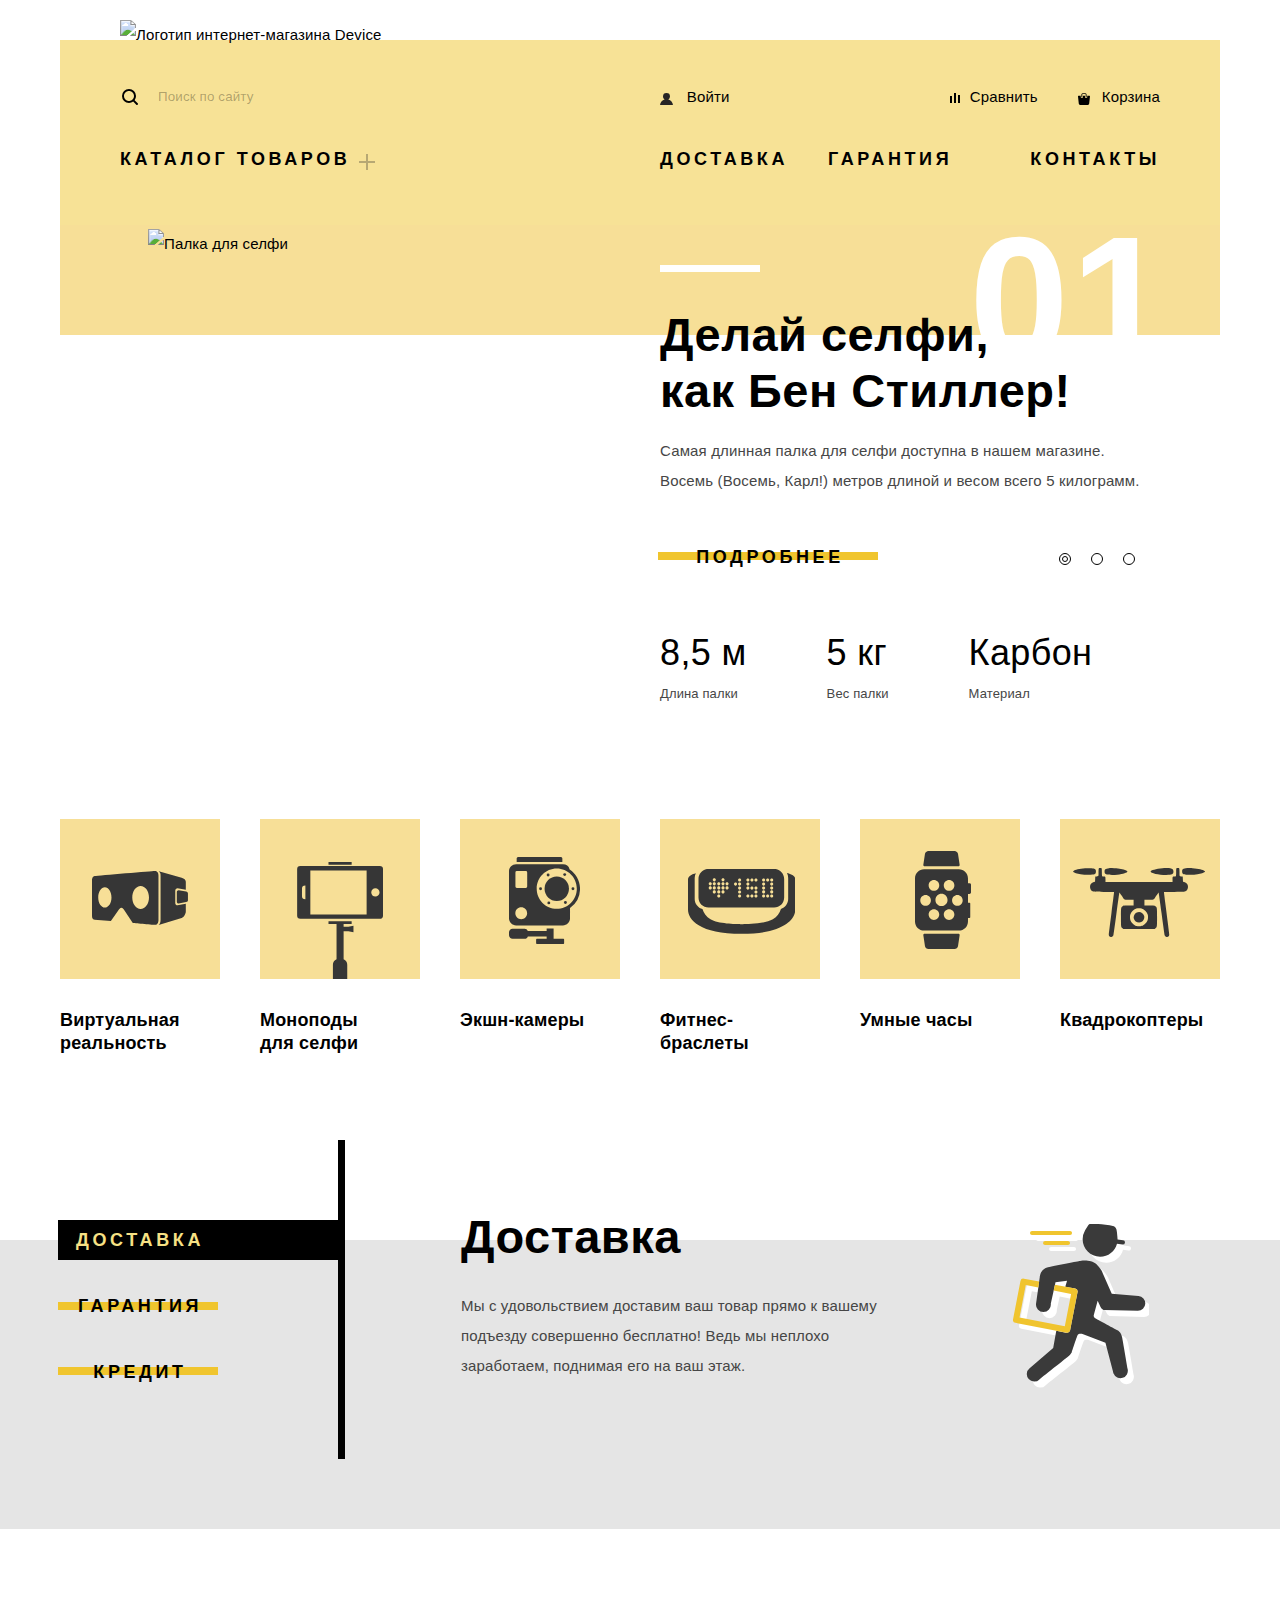
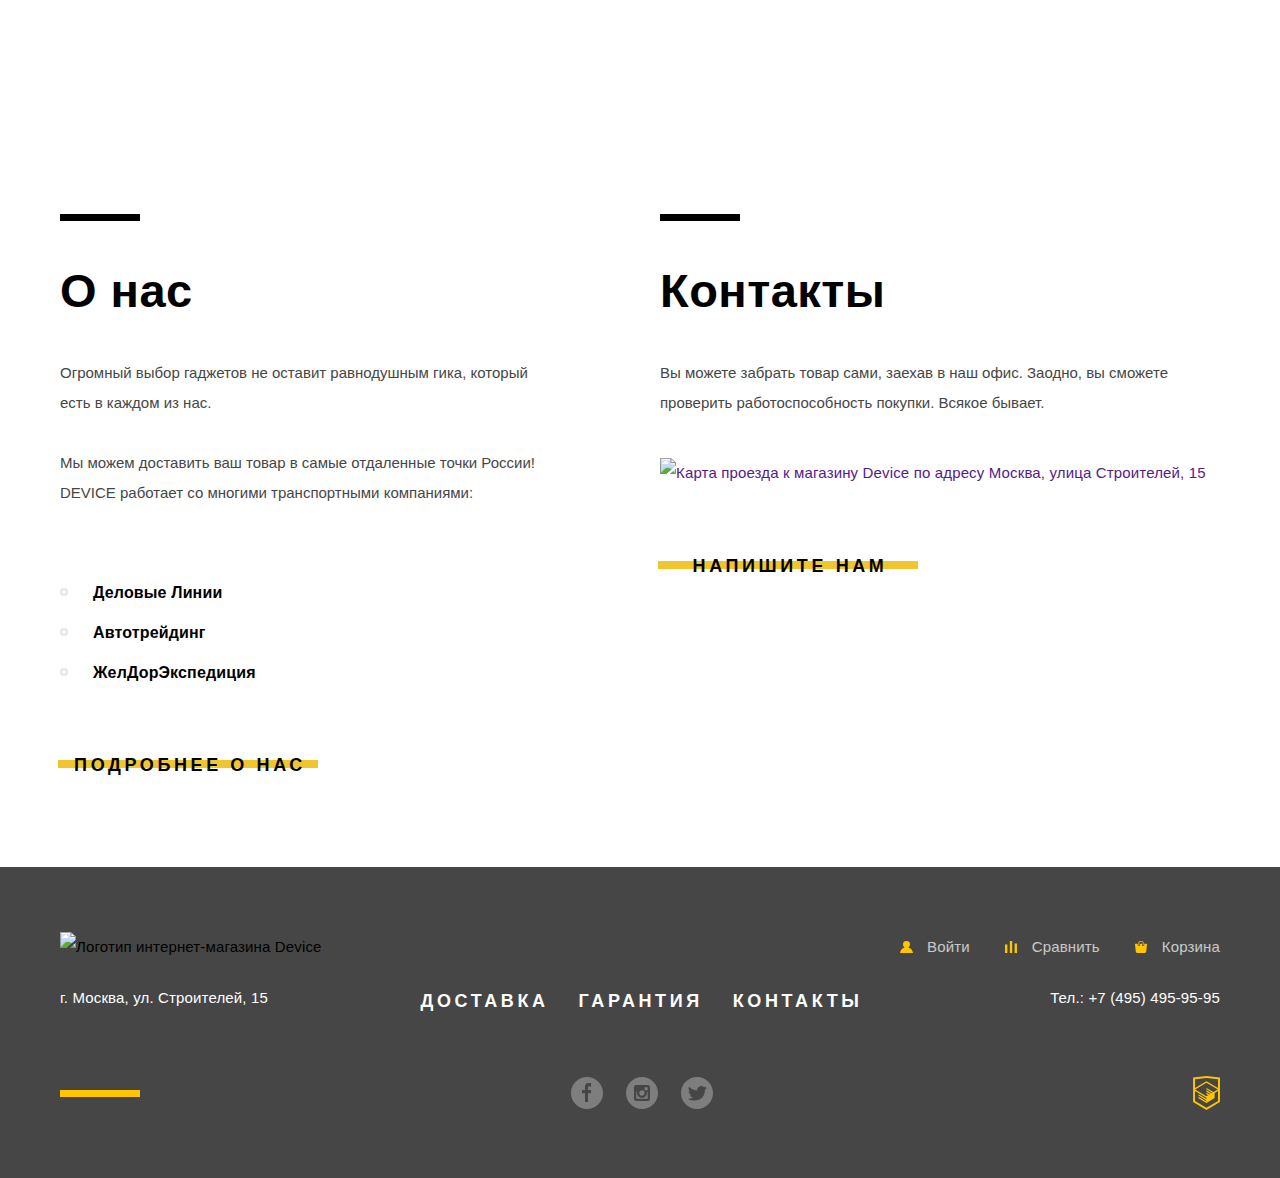
==== commit f84b4a1c: "Закончила сетку и стилизацию основных элементов главной страницы" ====
--- a/index.html
+++ b/index.html
@@ -21,14 +21,14 @@
       <ul class="user-block-list">
         <li class="user-block-item">
           <div class="login-wrapper">
-            <a href="">Войти</a>
+            <a class="login-user" href="">Войти</a>
           </div>
         </li>
         <li class="user-block-item">
-          <a href="">Сравнить</a>
+          <a class="compare" href="">Сравнить</a>
         </li>
         <li class="user-block-item">
-          <a href="">Корзина</a>
+          <a class="basket" href="">Корзина</a>
         </li>
       </ul>
     </div>
@@ -51,9 +51,9 @@
             </li>
           </ul>
         </li>
-        <li class="nav-item"><a href="">Доставка</a></li>
+        <li class="nav-item nav-item--delivery"><a href="">Доставка</a></li>
         <li class="nav-item"><a href="">Гарантия</a></li>
-        <li class="nav-item"><a href="">Контакты</a></li>
+        <li class="nav-item nav-item--contacts"><a href="">Контакты</a></li>
       </ul>
     </nav>
   </header>
@@ -120,7 +120,7 @@
           <img src="img/slider-3.png" width="526" height="334" alt="Квадрокоптер">
         </div>
         <div class="content-wrap">
-          <p class="slide-title">Порхает как бабочка,<br> жалит как пчела!</p>
+          <p class="slide-title">Порхает как бабочка, жалит как пчела!</p>
           <p class="slide-description">Этот обычный, на первый взгляд, квадрокоптер оснащен
             мощным лазером, замаскированным под стандартную камеру.</p>
           <a class="button slide-button" href="">Подробнее</a>
@@ -157,7 +157,7 @@
             <div class="categories-item-wrapper categories-item-wrapper--monopods">
               <img class="categories-item-img" src="img/popular-2.svg" width="86" height="117" alt="Моноподы для селфи">
             </div>
-            <p>Моноподы для селфи</p>
+            <p>Моноподы<br> для селфи</p>
           </a>
         </li>
         <li class="categories-item">
@@ -211,19 +211,19 @@
         </li>
       </ul>
       <div class="conditions-wrapper">
-        <div class="conditions-slide delivery">
+        <div class="conditions-slide delivery active">
           <h2>Доставка</h2>
           <p>Мы с удовольствием доставим ваш товар прямо к вашему подъезду совершенно бесплатно! Ведь мы неплохо
             заработаем,
             поднимая его на ваш этаж.</p>
         </div>
-        <div class="conditions-slide warranty" style="display: none;">
+        <div class="conditions-slide warranty">
           <h2>Гарантия</h2>
-          <p>Если из-за возгорания купленного у нас товара у вас сгорит дом — не переживайте, мы выдадим вам новый.
+          <p>Если из-за возгорания купленного у нас товара у вас сгорит дом — не переживайте, мы выдадим вам новый.<br>
             Товар,
             не дом, конечно же.</p>
         </div>
-        <div class="conditions-slide credit" style="display: none;">
+        <div class="conditions-slide credit">
           <h2>Кредит</h2>
           <p>Залезть в долговую яму стало проще! Кредитные консультанты подберут для вас наиболее выгодные
             условия кредита. Выгодные для нашего банка, разумеется.</p>
@@ -256,8 +256,7 @@
     <section class="about-us">
       <h2>О нас</h2>
       <p>Огромный выбор гаджетов не оставит равнодушным гика, который есть в каждом из нас.</p>
-      <p>Мы можем доставить ваш товар в самые отдаленные точки России! DEVICE работает со многими транспортными
-        компаниями:</p>
+      <p>Мы можем доставить ваш товар в самые отдаленные точки России! DEVICE работает со многими транспортными компаниями:</p>
       <ul class="about-list">
         <li class="about-item">Деловые Линии</li>
         <li class="about-item">Автотрейдинг</li>
@@ -273,7 +272,7 @@
         бывает.</p>
       <a class="contacts-map" href="" aria-haspopup="true">
         <img src="img/map.jpg" alt="Карта проезда к магазину Device по адресу Москва, улица Строителей, 15"
-             width="560px" height="222px">
+             width="560" height="222">
       </a>
       <a class="button contacts-button" href="" aria-haspopup="true">Напишите нам</a>
     </section>
@@ -288,14 +287,23 @@
       <ul class="footer-user-block">
         <li class="footer-user-block-item">
           <div class="footer-login-wrapper">
-            <a href="">Войти</a>
+            <a href="">
+              <span class="footer-user-block-icon footer-login-user"></span>
+              <span class="footer-user-block-text">Войти</span>
+            </a>
           </div>
         </li>
         <li class="footer-user-block-item">
-          <a href="">Сравнить</a>
+          <a href="">
+            <span class="footer-user-block-icon footer-compare"></span>
+            <span class="footer-user-block-text">Сравнить</span>
+          </a>
         </li>
         <li class="footer-user-block-item">
-          <a href="">Корзина</a>
+          <a href="">
+            <span class="footer-user-block-icon footer-basket"></span>
+            <span class="footer-user-block-text">Корзина</span>
+          </a>
         </li>
       </ul>
     </div>
--- a/css/styles.css
+++ b/css/styles.css
@@ -152,7 +152,8 @@
 }
 
 .search-input {
-  background: transparent;
+  width: 320px;
+  background-color: transparent;
   padding: 19px 21px 19px 36px;
   border: 2px solid transparent;
   background-repeat: no-repeat;
@@ -218,24 +219,18 @@
   display: flex;
 }
 
-.user-block-item {
-  margin-right: 40px;
-}
-
-.user-block-item:last-child {
-  margin-right: 0;
-}
-
-.nav-list {
-  justify-content: space-between;
-  position: relative;
-}
-
 .user-block-item a,
 .nav-item a,
 .dropdown-item a,
 .dropdown-item span {
   color: #000000;
+}
+
+.user-block-item a {
+  font-size: 15px;
+  font-weight: 300;
+  line-height: 2;
+  letter-spacing: 0.15px;
 }
 
 .user-block-item a:hover,
@@ -253,11 +248,71 @@
   opacity: 0.3;
 }
 
-.user-block-item a {
-  font-size: 15px;
-  font-weight: 300;
-  line-height: 2;
-  letter-spacing: 0.15px;
+.user-block-item .login-wrapper {
+  width: 290px;
+}
+
+.login-user {
+  margin-right: 20px;
+  padding-left: 27px;
+  position: relative;
+}
+
+.login-user::before {
+  content: "";
+  position: absolute;
+  left: 0;
+  top: 5px;
+  width: 13px;
+  height: 12px;
+  background-repeat: no-repeat;
+  background-position: center;
+  background-size: contain;
+  background-image: url("../img/user.svg");
+}
+
+.login-exit {
+  opacity: 0.3;
+}
+
+.compare {
+  margin-right: 40px;
+  padding-left: 20px;
+  position: relative;
+}
+
+.basket {
+  padding-left: 24px;
+  position: relative;
+}
+
+.compare::before,
+.basket::before {
+  content: "";
+  position: absolute;
+  top: 5px;
+  left: 0;
+  display: block;
+  background-repeat: no-repeat;
+  background-position: center;
+  background-size: contain;
+}
+
+.compare::before {
+  width: 10px;
+  height: 10px;
+  background-image: url("../img/compare.svg");
+}
+
+.basket::before {
+  width: 12px;
+  height: 12px;
+  background-image: url("../img/cart.svg");
+}
+
+.nav-list {
+  position: relative;
+  justify-content: space-between;
 }
 
 .nav-item > a {
@@ -270,22 +325,35 @@
 }
 
 .nav-item--catalog {
-  position: relative;
-}
-
-.nav-item--catalog::after {
+  width: 540px;
+}
+
+.nav-item--catalog > a {
+  position: relative;
+  padding-right: 25px;
+}
+
+.nav-item--catalog > a::after {
   content: "";
   display: block;
   width: 16px;
   height: 16px;
   position: absolute;
-  top: 8px;
-  right: -27px;
+  top: 5px;
+  right: 0;
   background-position: center;
   background-repeat: no-repeat;
   background-size: contain;
   background-image: url("../img/plus.svg");
   opacity: 0.3;
+}
+
+.nav-item--delivery {
+  margin-right: 40px;
+}
+
+.nav-item--contacts {
+  margin-left: auto;
 }
 
 .dropdown-list {
@@ -299,7 +367,9 @@
   z-index: 50;
 }
 
-.nav-item--catalog:hover > .dropdown-list {
+.nav-item--catalog:hover > .dropdown-list,
+.nav-item--catalog a:hover + .dropdown-list,
+.nav-item--catalog a:focus + .dropdown-list {
   display: flex;
 }
 
@@ -340,7 +410,7 @@
   position: absolute;
   top: 328px;
   right: 105px;
-  z-index: 10;
+  z-index: 30;
   display: flex;
 }
 
@@ -480,7 +550,7 @@
 }
 
 .categories {
-  padding-bottom: 80px;
+  padding-bottom: 66px;
 }
 
 .categories-list {
@@ -552,7 +622,7 @@
   position: absolute;
   display: block;
   width: 100%;
-  height: 80px;
+  height: 100px;
   left: 0;
   top: 0;
   background-color: #ffffff;
@@ -567,7 +637,7 @@
 .conditions-controls-list {
   min-width: 285px;
   min-height: 319px;
-  padding-top: 60px;
+  padding-top: 85px;
   border-right: 7px solid #000000;
   z-index: 10;
 }
@@ -580,7 +650,7 @@
   cursor: pointer;
   z-index: 10;
   letter-spacing: 3.6px;
-  margin-bottom: 30px;
+  margin-bottom: 35px;
   width: 160px;
 }
 
@@ -597,6 +667,52 @@
 
 .conditions-wrapper {
   z-index: 10;
+  padding-left: 116px;
+}
+
+.conditions-slide {
+  display: none;
+  position: relative;
+}
+
+.conditions-slide.delivery::after,
+.conditions-slide.warranty::after,
+.conditions-slide.credit::after {
+  content: "";
+  position: absolute;
+  display: block;
+
+  background-repeat: no-repeat;
+  background-position: center;
+  background-size: contain;
+}
+
+.conditions-slide.delivery::after {
+  top: 11px;
+  right: -252px;
+  width: 136px;
+  height: 164px;
+  background-image: url("../img/delivery.svg");
+}
+
+.conditions-slide.warranty::after {
+  top: -12px;
+  right: -267px;
+  width: 171px;
+  height: 194px;
+  background-image: url("../img/warranty.svg");
+}
+
+.conditions-slide.credit::after {
+  top: -12px;
+  right: -270px;
+  width: 156px;
+  height: 186px;
+  background-image: url("../img/credit.svg");
+}
+
+.conditions-slide.active {
+  display: block;
 }
 
 .conditions-slide h2 {
@@ -605,15 +721,19 @@
   font-weight: 800;
   line-height: 1.02;
   letter-spacing: 0.47px;
+  margin-top: 73px;
+  margin-bottom: 30px;
 }
 
 .conditions-slide p {
   letter-spacing: 0.15px;
   color: #464646;
+  margin: 0;
+  max-width: 436px;
 }
 
 .brands {
-  padding: 90px 0;
+  padding: 90px 0 95px;
 }
 
 .brands-list {
@@ -670,7 +790,15 @@
 .about-wrapper {
   display: flex;
   justify-content: space-between;
-  padding-bottom: 90px;
+  padding-bottom: 87px;
+}
+
+.about-us {
+  width: 475px;
+}
+
+.contacts {
+  width: 560px;
 }
 
 .about-us h2,
@@ -681,7 +809,9 @@
   line-height: 1.02;
   letter-spacing: 0.47px;
   position: relative;
-  padding-top: 58px;
+  padding-top: 53px;
+  margin-top: 0;
+  margin-bottom: 43px;
 }
 
 .about-us h2::before,
@@ -699,6 +829,20 @@
 .about-us p,
 .contacts p {
   color: #464646;
+  letter-spacing: normal;
+}
+
+.about-us p {
+  margin-bottom: 30px;
+}
+
+.contacts p {
+  margin-bottom: 40px;
+}
+
+.about-list {
+  margin-top: 65px;
+  margin-bottom: 56px;
 }
 
 .about-item {
@@ -729,6 +873,7 @@
 
 .contacts-map {
   display: block;
+  margin-bottom: 62px;
 }
 
 .contacts-button {
@@ -738,14 +883,14 @@
 .page-footer {
   background-color: #464646;
   padding-top: 65px;
-  padding-bottom: 80px;
+  padding-bottom: 67px;
 }
 
 .footer-top-row {
   display: flex;
   justify-content: space-between;
   align-items: flex-start;
-  margin-bottom: 40px;
+  margin-bottom: 21px;
 }
 
 .footer-logotype:not(.index):hover,
@@ -769,7 +914,7 @@
 }
 
 .footer-user-block-item {
-  margin-right: 44px;
+  margin-right: 35px;
 }
 
 .footer-user-block-item:last-child {
@@ -777,11 +922,46 @@
 }
 
 .footer-user-block-item a {
+  padding-left: 27px;
+  position: relative;
+}
+
+.footer-user-block-icon {
+  position: absolute;
+  top: 3px;
+  left: 0;
+  display: block;
+  width: 13px;
+  height: 12px;
+  background-repeat: no-repeat;
+  background-position: center;
+  background-size: contain;
+  opacity: 1;
+}
+
+.footer-login-user {
+  background-image: url("../img/user--yellow.svg");
+}
+
+.footer-compare {
+  background-image: url("../img/compare--yellow.svg");
+}
+
+.footer-basket {
+  background-image: url("../img/cart--yellow.svg");
+}
+
+.footer-user-block-item .footer-user-block-text {
   opacity: 0.7;
 }
 
-.footer-user-block-item a:hover,
-.footer-user-block-item a:focus {
+.footer-user-block-item a:hover > .footer-user-block-icon,
+.footer-user-block-item a:focus > .footer-user-block-icon {
+  opacity: 0.6;
+}
+
+.footer-user-block-item a:hover > .footer-user-block-text,
+.footer-user-block-item a:focus > .footer-user-block-text {
   opacity: 1;
 }
 
@@ -789,19 +969,24 @@
   opacity: 0.3;
 }
 
+.footer-login-exit {
+  opacity: 0.3;
+}
+
 .footer-middle-row {
   display: flex;
   justify-content: space-between;
   align-items: flex-start;
-  margin-bottom: 70px;
+  margin-bottom: 57px;
 }
 
 .footer-nav-list {
   display: flex;
+  margin-right: 35px;
 }
 
 .footer-nav-item {
-  margin-right: 38px;
+  margin-right: 30px;
 }
 
 .footer-nav-item:last-child {
@@ -813,7 +998,6 @@
   font-size: 18px;
   font-weight: 800;
   text-transform: uppercase;
-  line-height: 1.33;
   letter-spacing: 3.6px;
   color: #ffffff;
 }
@@ -841,6 +1025,7 @@
 
 .social-list {
   display: flex;
+  margin-right: 50px;
 }
 
 .social-item {
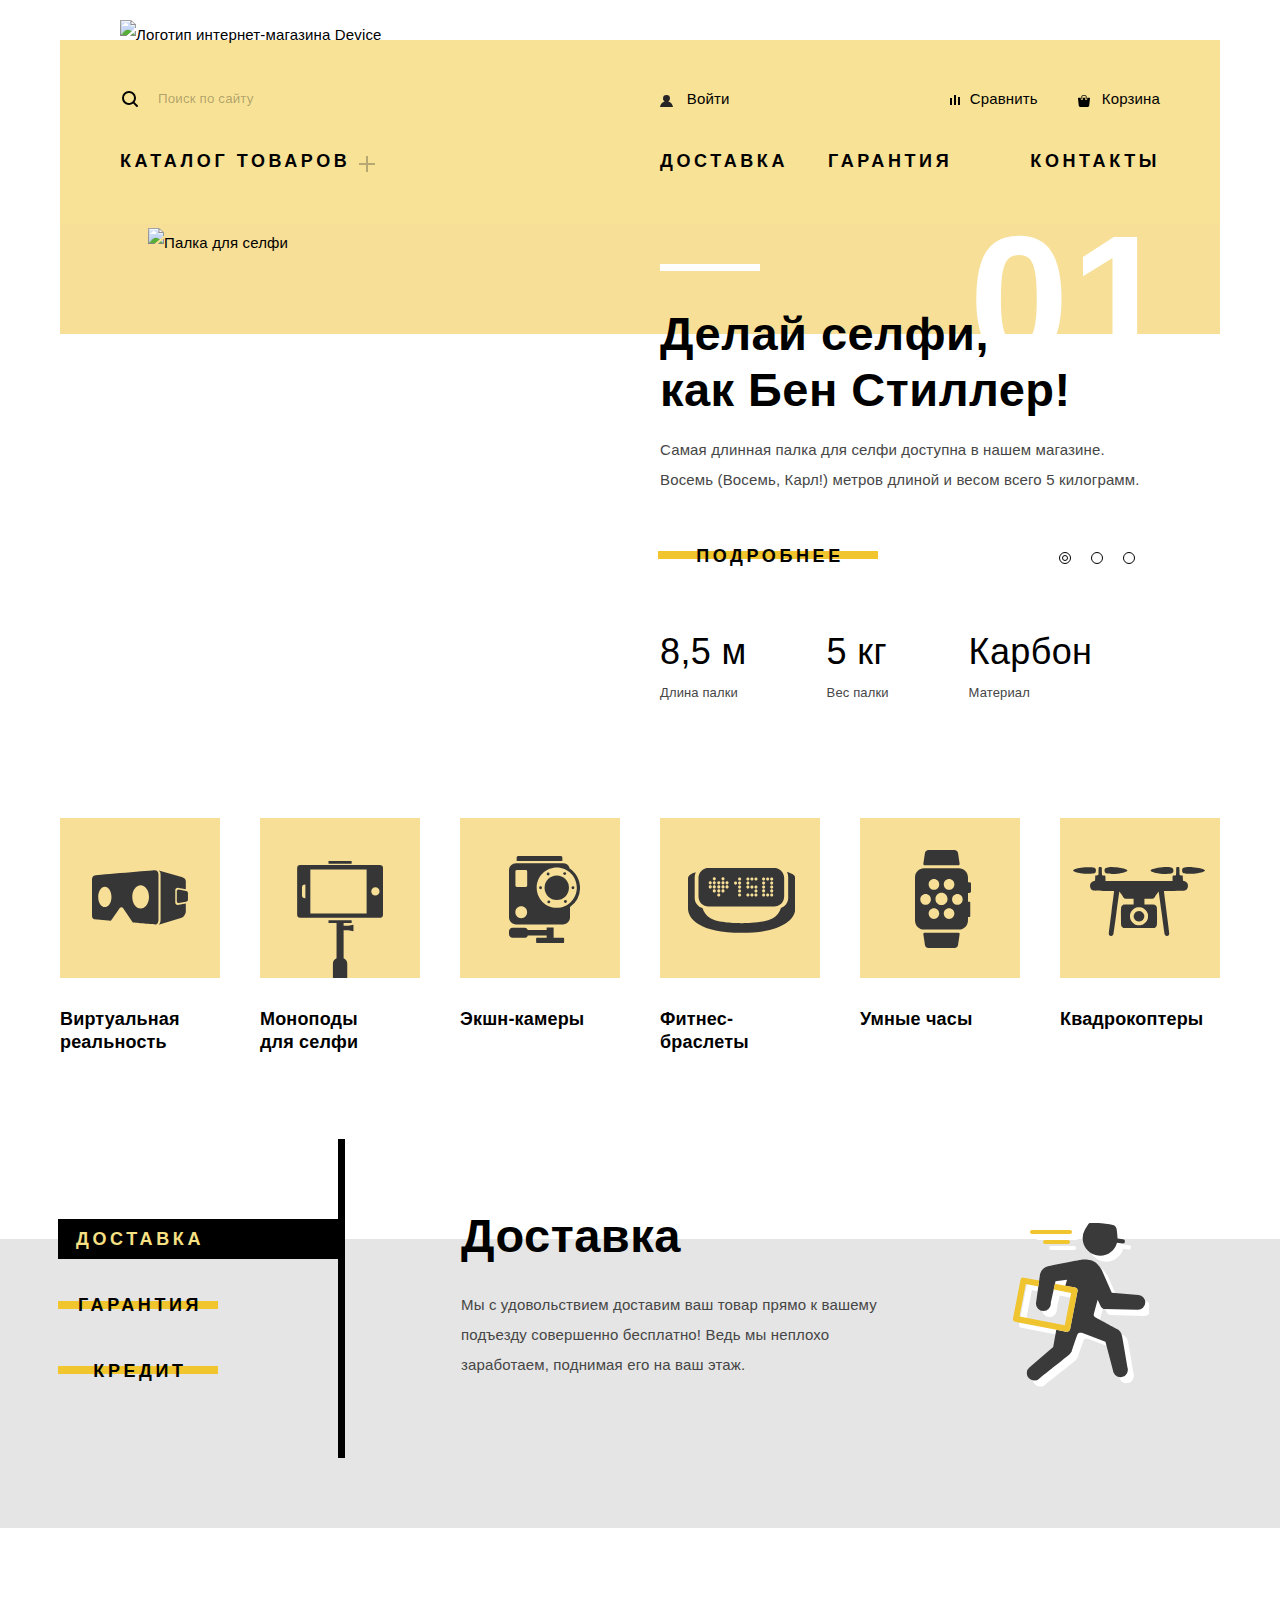
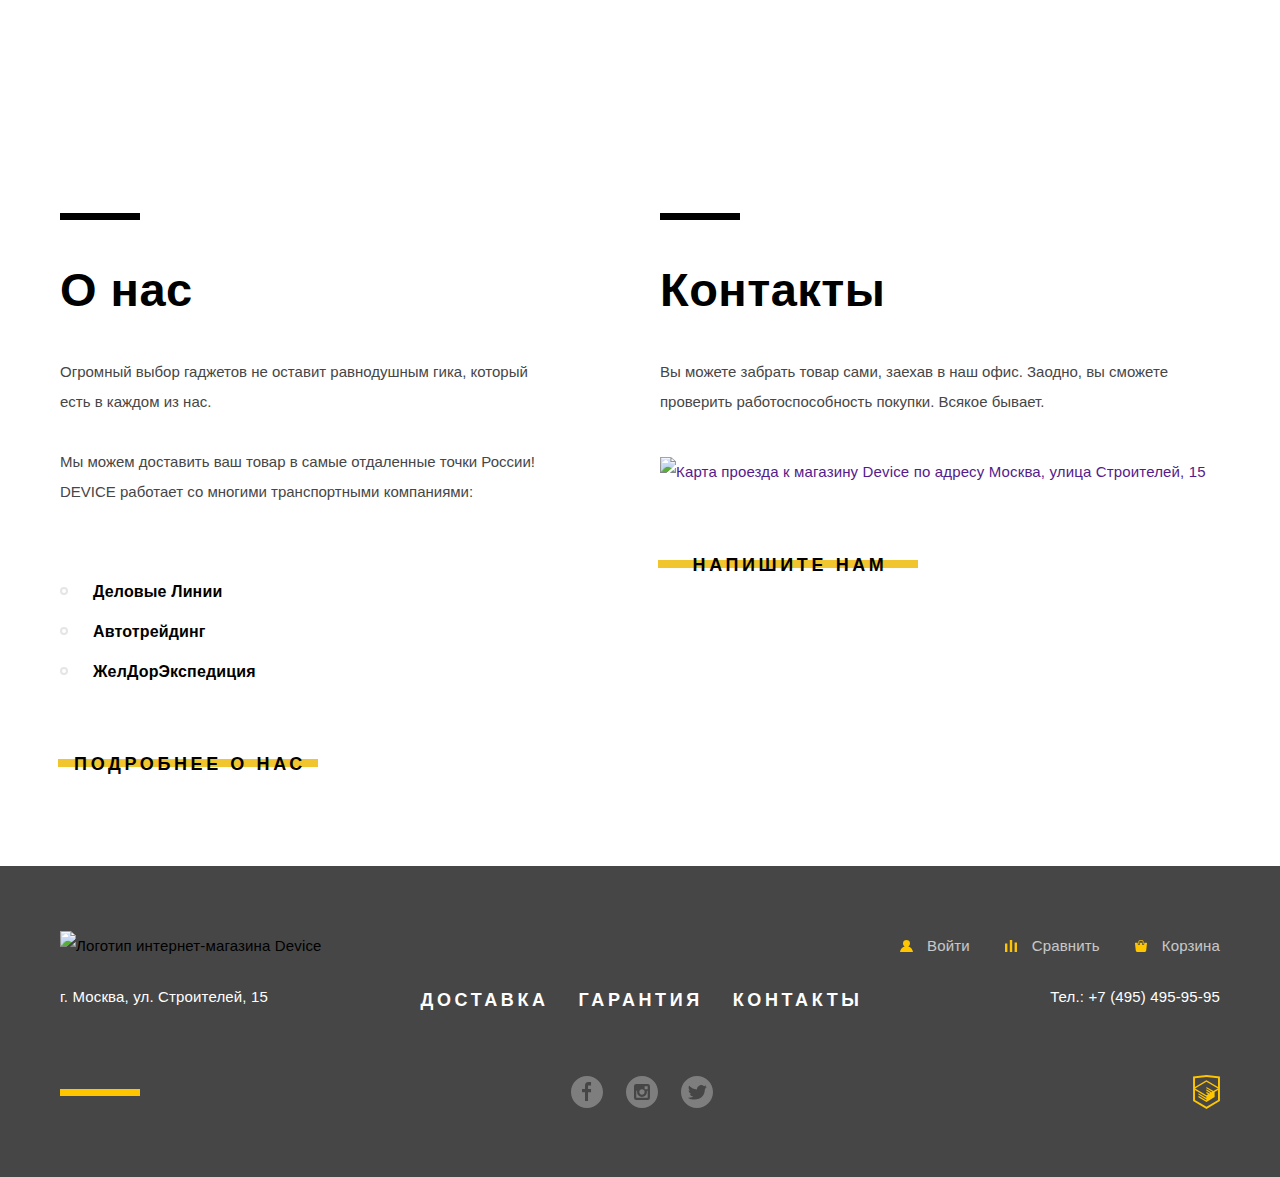
==== commit c6b035cf: "Закончила стилизацию поп-апов, реализовала интерактивную карту" ====
--- a/index.html
+++ b/index.html
@@ -66,9 +66,9 @@
     <div class="slider-inner container">
       <h2 class="visually-hidden">Популярные товары</h2>
       <div class="slide-controls">
-        <button class="slide-control active"></button>
-        <button class="slide-control"></button>
-        <button class="slide-control"></button>
+        <button class="slide-control active" aria-label="Переключатель слайдера"></button>
+        <button class="slide-control" aria-label="Переключатель слайдера"></button>
+        <button class="slide-control" aria-label="Переключатель слайдера"></button>
       </div>
 
       <div class="slider-item active" data-number="01">
@@ -77,7 +77,7 @@
         </div>
         <div class="content-wrap">
           <p class="slide-title">Делай селфи,<br> как Бен Стиллер! </p>
-          <p class="slide-description">Самая длинная палка для селфи доступна в нашем магазине.<br>
+          <p class="slide-description">Самая длинная палка для селфи доступна в нашем магазине.
             Восемь (Восемь, Карл!) метров длиной и весом всего 5 килограмм.</p>
           <a class="button slide-button" href="">Подробнее</a>
           <dl class="slide-details">
@@ -157,7 +157,7 @@
             <div class="categories-item-wrapper categories-item-wrapper--monopods">
               <img class="categories-item-img" src="img/popular-2.svg" width="86" height="117" alt="Моноподы для селфи">
             </div>
-            <p>Моноподы<br> для селфи</p>
+            <p>Моноподы для селфи</p>
           </a>
         </li>
         <li class="categories-item">
@@ -256,7 +256,8 @@
     <section class="about-us">
       <h2>О нас</h2>
       <p>Огромный выбор гаджетов не оставит равнодушным гика, который есть в каждом из нас.</p>
-      <p>Мы можем доставить ваш товар в самые отдаленные точки России! DEVICE работает со многими транспортными компаниями:</p>
+      <p>Мы можем доставить ваш товар в самые отдаленные точки России! DEVICE работает со многими транспортными
+        компаниями:</p>
       <ul class="about-list">
         <li class="about-item">Деловые Линии</li>
         <li class="about-item">Автотрейдинг</li>
@@ -331,33 +332,36 @@
   </div>
 </footer>
 
-<!-- Поп-ап формы обратной связи -->
 <section class="form-modal">
-  <h2>Форма обратной связи</h2>
-  <button type="button">Закрыть</button>
+  <h2 class="visually-hidden">Форма обратной связи</h2>
+  <button class="form-modal-close" type="button" aria-label="Закрыть окно">Закрыть</button>
   <form action="https://echo.htmlacademy.ru" method="post">
-    <div class="form-field-wrapper">
-      <label for="name">Ваше имя:</label>
-      <input type="text" id="name" name="user-name" placeholder="Имя Фамилия" aria-required="true" required>
-    </div>
-    <div class="form-field-wrapper">
-      <label for="email">Ваш e-mail:</label>
-      <input type="email" id="email" name="user-mail" placeholder="email@example.com" aria-required="true" required>
-    </div>
-    <div class="form-field-wrapper">
-      <label for="message">Текст письма:</label>
-      <textarea id="message" name="user-message" placeholder="В свободной форме"></textarea>
-    </div>
-    <button class="button" type="submit">Отправить</button>
+    <div class="form-top-row">
+      <div class="form-field-wrapper">
+        <label for="name">Ваше имя:</label>
+        <input type="text" id="name" name="user-name" placeholder="Имя Фамилия" aria-required="true">
+      </div>
+      <div class="form-field-wrapper">
+        <label for="email">Ваш e-mail:</label>
+        <input type="email" id="email" name="user-mail" placeholder="email@example.com" aria-required="true">
+      </div>
+    </div>
+    <div class="form-bottom-row">
+      <div class="form-field-wrapper">
+        <label for="message">Текст письма:</label>
+        <textarea id="message" name="user-message" placeholder="В свободной форме"></textarea>
+      </div>
+    </div>
+    <button class="button form-modal-button" type="submit" aria-label="Отправить">Отправить</button>
   </form>
 </section>
-
-<!-- Поп-ап карты проезда -->
 <section class="map-modal">
-  <h2>Карта проезда</h2>
-  <button type="button">Закрыть</button>
-  <!-- Здесь будет виджет карты -->
+  <h2 class="visually-hidden">Карта проезда</h2>
+  <button class="form-modal-close" type="button" aria-label="Закрыть окно">Закрыть</button>
+  <iframe src="https://www.google.com/maps/embed?pb=!1m18!1m12!1m3!1d2249.11237494737!2d37.52742931604717!3d55.687034004529764!2m3!1f0!2f0!3f0!3m2!1i1024!2i768!4f13.1!3m3!1m2!1s0x46b54cf65f5c8955%3A0x694710ccd55501e!2z0YPQuy4g0KHRgtGA0L7QuNGC0LXQu9C10LksIDE1LCDQnNC-0YHQutCy0LAsINCg0L7RgdGW0Y8sIDExOTMxMQ!5e0!3m2!1suk!2snl!4v1570725005535!5m2!1suk!2snl" width="960" height="559" frameborder="0" style="border:0;" allowfullscreen=""></iframe>
+  <div class="map-modal-wrapper">
+    <img src="img/map-big.jpg" width="960" height="559" alt="Офис компании по адресу ул. Строителей, 15, Москва">
+  </div>
 </section>
-
 </body>
 </html>
--- a/css/styles.css
+++ b/css/styles.css
@@ -56,7 +56,6 @@
 
 img {
   max-width: 100%;
-  height: auto;
 }
 
 a {
@@ -126,7 +125,7 @@
 .page-header {
   background-color: #f7e296;
   position: relative;
-  padding: 28px 60px 50px 60px;
+  padding: 35px 60px 47px 60px;
 }
 
 .logotype {
@@ -148,13 +147,18 @@
   display: flex;
   justify-content: space-between;
   align-items: center;
-  margin-bottom: 20px;
+  margin-bottom: 25px;
+}
+
+.search-form {
+  width: 440px;
+  position: relative;
 }
 
 .search-input {
-  width: 320px;
+  width: 100%;
   background-color: transparent;
-  padding: 19px 21px 19px 36px;
+  padding: 14px 21px 14px 36px;
   border: 2px solid transparent;
   background-repeat: no-repeat;
   background-position: left 50%;
@@ -175,28 +179,36 @@
   border-bottom-color: #000000;
 }
 
-.search-input:focus + .search-button {
-  display: inline-block;
+.search-input:focus ~ .search-button {
+  opacity: 1;
 }
 
 .search-button {
-  display: none;
-  padding: 19px 21px;
+  position: absolute;
+  right: 0;
+  bottom: 0;
+  display: flex;
+  padding: 14px 21px;
   margin-left: -5px;
   border: 2px solid #000000;
   background-color: transparent;
   color: #000000;
   cursor: pointer;
+  opacity: 0;
+  z-index: 0;
 }
 
 .search-button:hover,
 .search-button:focus {
   background-color: #000000;
   color: #ffffff;
+  opacity: 1;
 }
 
 .search-button:active {
   color: rgba(255, 255, 255, 0.3);
+  background-color: #000000;
+  opacity: 1;
 }
 
 .user-block-list,
@@ -358,7 +370,6 @@
 
 .dropdown-list {
   position: absolute;
-  bottom: -170px;
   left: -60px;
   width: 1160px;
   padding: 25px 0 40px 60px;
@@ -509,6 +520,7 @@
 }
 
 .slide-description {
+  padding-right: 75px;
   letter-spacing: 0.15px;
   color: #464646;
   margin-bottom: 47px;
@@ -555,7 +567,16 @@
 
 .categories-list {
   display: flex;
-  justify-content: space-between;
+  /*justify-content: space-between;*/
+  flex-wrap: wrap;
+}
+
+.categories-item {
+  margin-right: 40px;
+}
+
+.categories-item:nth-child(6n) {
+  margin-right: 0;
 }
 
 .categories-item-link {
@@ -567,6 +588,10 @@
   font-weight: 800;
   line-height: 1.33;
   letter-spacing: 0.18px;
+}
+
+.categories-item-wrapper--monopods + p {
+  padding-right: 40px;
 }
 
 .categories-item-wrapper {
@@ -654,11 +679,13 @@
   width: 160px;
 }
 
-.conditions-control-button.active {
+.conditions-control-button.active,
+.conditions-control-button:active {
   color: #f7e184;
 }
 
-.conditions-control-button.active::before {
+.conditions-control-button.active::before,
+.conditions-control-button:active::before {
   background-color: #000000;
   top: 0;
   height: 40px;
@@ -738,7 +765,15 @@
 
 .brands-list {
   display: flex;
-  justify-content: space-between;
+  flex-wrap: wrap;
+}
+
+.brands-item {
+  margin-right: 40px;
+}
+
+.brands-item:nth-child(4n) {
+  margin-right: 0;
 }
 
 .brands-item-link {
@@ -1088,13 +1123,6 @@
   opacity: 0.3;
 }
 
-/* Здесь будут стили для поп-апов */
-
-.form-modal,
-.map-modal {
-  display: none;
-}
-
 /* Стили catalog.html */
 
 .title-wrapper {
@@ -1108,6 +1136,8 @@
   line-height: 1.02;
   letter-spacing: 0.47px;
   color: #000000;
+  margin-bottom: 20px;
+  margin-top: 38px;
 }
 
 .breadcrumbs,
@@ -1122,7 +1152,7 @@
 
 .breadcrumbs {
   display: flex;
-  margin-bottom: 50px;
+  margin-bottom: 43px;
 }
 
 .breadcrumbs-item {
@@ -1164,6 +1194,10 @@
   color: rgba(0, 0, 0, 0.1);
 }
 
+.page-catalog {
+  overflow: hidden;
+}
+
 .catalog-wrapper {
   display: flex;
   padding-left: 80px;
@@ -1171,7 +1205,30 @@
 
 .filter {
   background-color: #ebebeb;
-  padding-right: 67px;
+  position: relative;
+}
+
+.filter::before,
+.filter::after {
+  content: "";
+  display: flex;
+  width: 100vw;
+  position: absolute;
+  top: 0;
+  right: 0;
+
+}
+
+.filter::before {
+  min-height: 100%;
+  z-index: -2;
+  background-color: #ebebeb;
+}
+
+.filter::after {
+  min-height: 71px;
+  background-color: #d9d9d9;
+  z-index: -1;
 }
 
 .goods {
@@ -1182,7 +1239,21 @@
   background-color: #ebebeb;
   width: 100%;
   display: flex;
-  justify-content: space-between;
+  justify-content: flex-start;
+  position: relative;
+  padding: 22px 0 23px 75px;
+}
+
+.goods-sorting::after {
+  content: "";
+  display: flex;
+  width: 100vw;
+  min-height: 100%;
+  position: absolute;
+  left: 0;
+  top: 0;
+  background-color: #ebebeb;
+  z-index: -1;
 }
 
 .filter h2,
@@ -1197,13 +1268,28 @@
   margin: 0;
 }
 
+.goods p {
+  margin-right: 55px;
+}
+
 .filter h2 {
+  min-height: 71px;
+  padding-top: 22px;
+  padding-right: 67px;
   background-color: #d9d9d9;
-  width: 100%;
+  z-index: 10;
+}
+
+.filter-form {
+  padding-right: 67px;
+  padding-top: 67px;
 }
 
 .filter fieldset {
   border: none;
+  padding: 0;
+  margin: 0;
+  margin-bottom: 30px;
 }
 
 .filter legend {
@@ -1212,6 +1298,41 @@
   font-weight: 800;
   line-height: 1.33;
   letter-spacing: 0.18px;
+  padding-top: 13px;
+  margin-bottom: 25px;
+  position: relative;
+}
+
+.filter legend::before {
+  content: "";
+  position: absolute;
+  top: 0;
+  left: 0;
+  display: block;
+  width: 201px;
+  height: 2px;
+  background-color: #000000;
+}
+
+.filter-list {
+  margin-top: -6px;
+}
+
+.filter-item {
+  display: flex;
+  align-items: center;
+}
+
+.filter-item input[type="checkbox"],
+.filter-item input[type="radio"] {
+  position: absolute;
+  width: 1px;
+  height: 1px;
+  margin: -1px;
+  padding: 0;
+  overflow: hidden;
+  border: 0;
+  clip: rect(0 0 0 0)
 }
 
 .filter-item label {
@@ -1219,6 +1340,64 @@
   font-weight: 300;
   line-height: 2.86;
   letter-spacing: 0.14px;
+  cursor: pointer;
+  padding-left: 41px;
+  position: relative;
+}
+
+.filter-item label::before {
+  content: "";
+  position: absolute;
+  top: 7px;
+  left: 0;
+  background-repeat: no-repeat;
+  background-position: center;
+  background-size: contain;
+}
+
+.filter-item input[type="checkbox"] + label::before {
+  width: 23px;
+  height: 23px;
+  background-image: url("../img/checkbox-off.svg");
+}
+
+.filter-item input[type="checkbox"]:checked + label::before {
+  width: 27px;
+  height: 23px;
+  background-image: url("../img/checkbox-on.svg");
+}
+
+.filter-item input[type="radio"] + label::before {
+  width: 25px;
+  height: 25px;
+  background-image: url("../img/radio-off.svg");
+}
+
+.filter-item input[type="radio"]:checked + label::before {
+  width: 25px;
+  height: 25px;
+  background-image: url("../img/radio-on.svg");
+}
+
+.filter-item input[type="checkbox"]:not(:disabled):hover + label::before,
+.filter-item input[type="radio"]:not(:disabled):hover + label::before {
+  opacity: 0.6;
+}
+
+.filter-item input[type="checkbox"]:active + label::before,
+.filter-item input[type="radio"]:active + label::before {
+  opacity: 1;
+}
+
+.filter-item input[type="checkbox"]:focus + label,
+.filter-item input[type="radio"]:focus + label {
+  box-shadow: 0 0 0 3px rgba(0, 123, 255, 0.5);
+}
+
+.filter-item input[type="checkbox"]:disabled + label,
+.filter-item input[type="radio"]:disabled + label {
+  opacity: 0.25;
+  cursor: auto;
 }
 
 .filter-button {
@@ -1230,8 +1409,90 @@
   z-index: 10;
 }
 
+.range-wrapper {
+  display: flex;
+  flex-direction: column;
+}
+
+.range-controls {
+  display: flex;
+  flex-direction: column;
+  justify-content: center;
+  position: relative;
+  min-height: 22px;
+  border-radius: 5px;
+  max-width: 196px;
+}
+
+.range-controls .scale {
+  height: 2px;
+  background-color: #dbdbdb;
+}
+
+.range-controls .bar {
+  height: 2px;
+  background-color: #91c92f;
+}
+
+.range-controls .toggle {
+  width: 20px;
+  height: 20px;
+  padding: 0;
+  background: #ababab;
+  border: 8px solid white;
+  border-radius: 50%;
+  position: absolute;
+  top: 0;
+  cursor: pointer;
+  box-shadow: 0 2px 1px 0 #cfcfcf;
+}
+
+.range-controls .toggle:active {
+  width: 22px;
+  height: 22px;
+  border: 9px solid white;
+  top: -1px;
+}
+
+.range-controls .min-toggle {
+  left: -5px;
+}
+
+.range-controls .max-toggle {
+  left: 107px;
+}
+
+.price-controls {
+  display: flex;
+  align-items: start;
+}
+
+.price-controls label {
+  display: flex;
+  font-size: 14px;
+  margin-top: -2px;
+  color: rgba(0, 0, 0, 0.2);
+}
+
+.price-controls input {
+  border: none;
+  margin-left: 3px;
+  background: transparent;
+  max-width: 60px;
+  font-size: 14px;
+  font-weight: 300;
+  color: rgba(0, 0, 0, 0.2);
+}
+
+.min-price {
+  margin-right: 12px;
+}
+
 .sorting-special-list {
   display: flex;
+  align-items: flex-start;
+  flex-wrap: wrap;
+  margin-top: -4px;
 }
 
 .sorting-special-item {
@@ -1260,11 +1521,46 @@
 
 .sorting-up-down-list {
   display: flex;
+  align-items: center;
+  margin-left: auto;
+  margin-top: -4px;
+  vertical-align: top;
+  flex-shrink: 0;
+  font-size: 0;
+}
+
+.sorting-up-down-item a {
+  width: 0;
+  height: 0;
+  border: 5px solid transparent;
+  display: inline-block;
+  opacity: 0.2;
+}
+
+.sorting-up-down-item a:hover,
+.sorting-up-down-item a:focus {
+  opacity: 0.4;
+}
+
+.sorting-up-down-item a:active,
+.sorting-up-down-item .active {
+  opacity: 1;
+}
+
+.sorting-up-down-item .up {
+  border-bottom: 10px solid #000000;
+  margin-right: 20px;
+  margin-top: -2px;
+}
+
+.sorting-up-down-item .down {
+  border-top: 10px solid #000000;
+  margin-top: 8px;
 }
 
 .goods-showcase {
   padding-left: 73px;
-  padding-top: 70px;
+  padding-top: 69px;
   padding-bottom: 77px;
   display: flex;
   justify-content: space-between;
@@ -1272,11 +1568,64 @@
 }
 
 .goods-item {
-  margin-bottom: 70px;
+  width: 360px;
+  margin-bottom: 48px;
+  cursor: pointer;
+  position: relative;
+}
+
+.goods-item.new {
+  position: relative;
+}
+
+.goods-item.new::before {
+  content: "";
+  position: absolute;
+  top: 28px;
+  right: 27px;
+  width: 61px;
+  height: 61px;
+  border: 2px solid rgba(0, 0, 0, 0.1);
+  border-radius: 50%;
+}
+
+.goods-item.new::after {
+  content: "New";
+  position: absolute;
+  top: 47px;
+  right: 40px;
+  font-family: "Gilroy", "Tahoma", sans-serif;
+  font-size: 14px;
+  font-weight: 800;
+  line-height: 1.71;
+  letter-spacing: 0.7px;
+  text-transform: uppercase;
+  color: rgba(0, 0, 0, 0.2);
 }
 
 .item-image-wrap {
-  margin-bottom: 35px;
+  display: flex;
+  flex-grow: 0;
+  margin-bottom: 30px;
+  background-color: #ebebeb;
+}
+
+.item-hover-block {
+  position: absolute;
+  display: none;
+  flex-direction: column;
+  align-items: center;
+  justify-content: center;
+  width: 360px;
+  height: 380px;
+  left: 0;
+  top: 0;
+  background-color: rgba(238, 238, 238, 0.7);
+  z-index: 50;
+}
+
+.goods-item:hover > .item-hover-block {
+  display: flex;
 }
 
 .item-description {
@@ -1295,6 +1644,10 @@
   margin: 0;
 }
 
+.nobr {
+  white-space: nowrap;
+}
+
 .item-price {
   font-family: "Gilroy", "Tahoma", sans-serif;
   font-size: 16px;
@@ -1303,24 +1656,44 @@
   letter-spacing: 0.16px;
   text-align: right;
   color: #464646;
+  flex-shrink: 0;
 }
 
 .item-hover-button {
   width: 200px;
+  z-index: 20;
+  margin-top: 40px;
+  margin-bottom: 10px;
+}
+
+.item-hover-block {
+  display: none;
 }
 
 .item-hover-link {
+  font-size: 13px;
   line-height: 2.77;
   letter-spacing: 0.13px;
   text-align: center;
   color: rgba(0, 0, 0, 0.5);
 }
 
+.item-hover-link:hover,
+.item-hover-link:focus {
+  color: #000000;
+}
+
+.item-hover-link:active {
+  color: rgba(0, 0, 0, 0.2);
+}
+
 .pagination {
   background-color: #ebebeb;
   width: 100%;
   display: flex;
   justify-content: center;
+  align-items: center;
+  margin-top: -12px;
 }
 
 .pagination-item a {
@@ -1329,25 +1702,214 @@
   font-weight: 800;
   line-height: 1.5;
   letter-spacing: 3.2px;
-  text-align: left;
+  text-align: center;
+  text-transform: uppercase;
+}
+
+.pagination-item.prev {
+  margin-right: auto;
+}
+
+.pagination-item.next {
+  margin-left: auto;
+}
+
+.page-number {
+  margin-right: 25px;
+}
+
+.page-number--last {
+  margin-right: 0;
+}
+
+.page-number a {
   color: rgba(0, 0, 0, 0.3);
-  text-transform: uppercase;
-}
-
-.pagination-item a.prev,
-.pagination-item a.next,
+}
+
+.page-number a:hover,
+.page-number a:focus {
+  color: rgba(0, 0, 0, 0.6);
+}
+
+.page-number a:active,
+.pagination-item:not(.page-number) a,
 .pagination-item.active a {
   color: #000000;
 }
 
-.pagination-item a.prev:hover,
-.pagination-item a.next:hover,
-.pagination-item a.prev:focus,
-.pagination-item a.next:focus {
+.pagination-item.prev a,
+.pagination-item.next a {
+  display: flex;
+  height: 100%;
+  padding: 23px 30px;
+}
+
+.pagination-item.prev a:hover,
+.pagination-item.next a:hover,
+.pagination-item.prev a:focus,
+.pagination-item.next a:focus {
   background-color: #d9d9d9;
 }
 
-.pagination-item a.prev:active,
-.pagination-item a.next:active {
+.pagination-item.prev a:active,
+.pagination-item.next a:active {
   color: rgba(0, 0, 0, 0.3);
 }
+
+/* Модальные окна */
+
+.form-modal,
+.map-modal {
+  flex-direction: column;
+  width: 960px;
+  position: fixed;
+  left: calc(50% - 480px);
+  background-color: #ffffff;
+  box-shadow: 0 10px 20px 0 rgba(4, 6, 6, 0.2);
+  z-index: 1000;
+}
+
+.form-modal {
+  display: none;
+  min-height: 553px;
+  top: calc(50% - 276px);
+  color: #000000;
+  padding: 100px 100px 80px 100px;
+}
+
+.form-modal-close {
+  font-size: 0;
+  width: 55px;
+  height: 55px;
+  position: absolute;
+  top: 29px;
+  right: 22px;
+  padding: 0;
+  border: none;
+  background-color: transparent;
+  background-repeat: no-repeat;
+  background-size: contain;
+  background-position: center;
+  background-image: url("../img/modal-close.svg");
+  cursor: pointer;
+  opacity: 0.5;
+  z-index: 50;
+}
+
+.form-modal-close:hover,
+.form-modal-close:focus {
+  opacity: 1;
+}
+
+.form-modal-close:active {
+  opacity: 0.3;
+}
+
+.form-top-row {
+  display: flex;
+  margin-bottom: 30px;
+}
+
+.form-field-wrapper {
+  display: flex;
+  flex-direction: column;
+}
+
+.form-top-row .form-field-wrapper {
+  width: 50%;
+}
+
+.form-top-row .form-field-wrapper:nth-child(odd) {
+  margin-right: 40px;
+}
+
+.form-field-wrapper label {
+  font-family: "Gilroy", "Tahoma", sans-serif;
+  font-size: 18px;
+  font-weight: 800;
+  line-height: 1.33;
+  margin-bottom: 10px;
+}
+
+.form-field-wrapper input[type="text"],
+.form-field-wrapper input[type="email"],
+.form-field-wrapper textarea {
+  width: 100%;
+  padding: 12px 20px;
+  background-color: #f2f2f2;
+  border: 3px solid transparent;
+}
+
+.form-field-wrapper input[type="text"],
+.form-field-wrapper input[type="email"] {
+  min-height: 50px;
+}
+
+.form-field-wrapper input[type="text"]:hover,
+.form-field-wrapper input[type="email"]:hover,
+.form-field-wrapper textarea:hover {
+  background-color: #eaeaea;
+}
+
+.form-field-wrapper input[type="text"]:focus,
+.form-field-wrapper input[type="email"]:focus,
+.form-field-wrapper textarea:focus {
+  background-color: #ffffff;
+  border: 3px solid #f0c52e;
+  outline: none;
+}
+
+.form-field-wrapper input[type="text"]::placeholder,
+.form-field-wrapper input[type="email"]::placeholder,
+.form-field-wrapper textarea::placeholder {
+  font-size: 14px;
+  font-weight: normal;
+  line-height: 1.29;
+  color: rgba(70, 70, 70, 0.4);
+}
+
+.form-field-wrapper input:invalid {
+  background-color: #f6dada;
+  outline: transparent;
+}
+
+.form-field-wrapper textarea {
+  resize: none;
+  height: 156px;
+}
+
+.form-bottom-row {
+  margin-bottom: 40px;
+}
+
+.form-modal-button {
+  background-color: transparent;
+  border: none;
+  width: 200px;
+}
+
+.map-modal {
+  display: none;
+  height: 559px;
+  top: calc(50% - 280px);
+  padding: 0;
+  background-color: #e5e5e5;
+}
+
+.map-modal-wrapper {
+  position: absolute;
+  top: 0;
+  left: 0;
+  z-index: 10;
+}
+
+.map-modal iframe {
+  position: relative;
+  z-index: 40;
+  border: none;
+}
+
+.form-modal.modal-show,
+.map-modal.modal-show {
+  display: flex;
+}
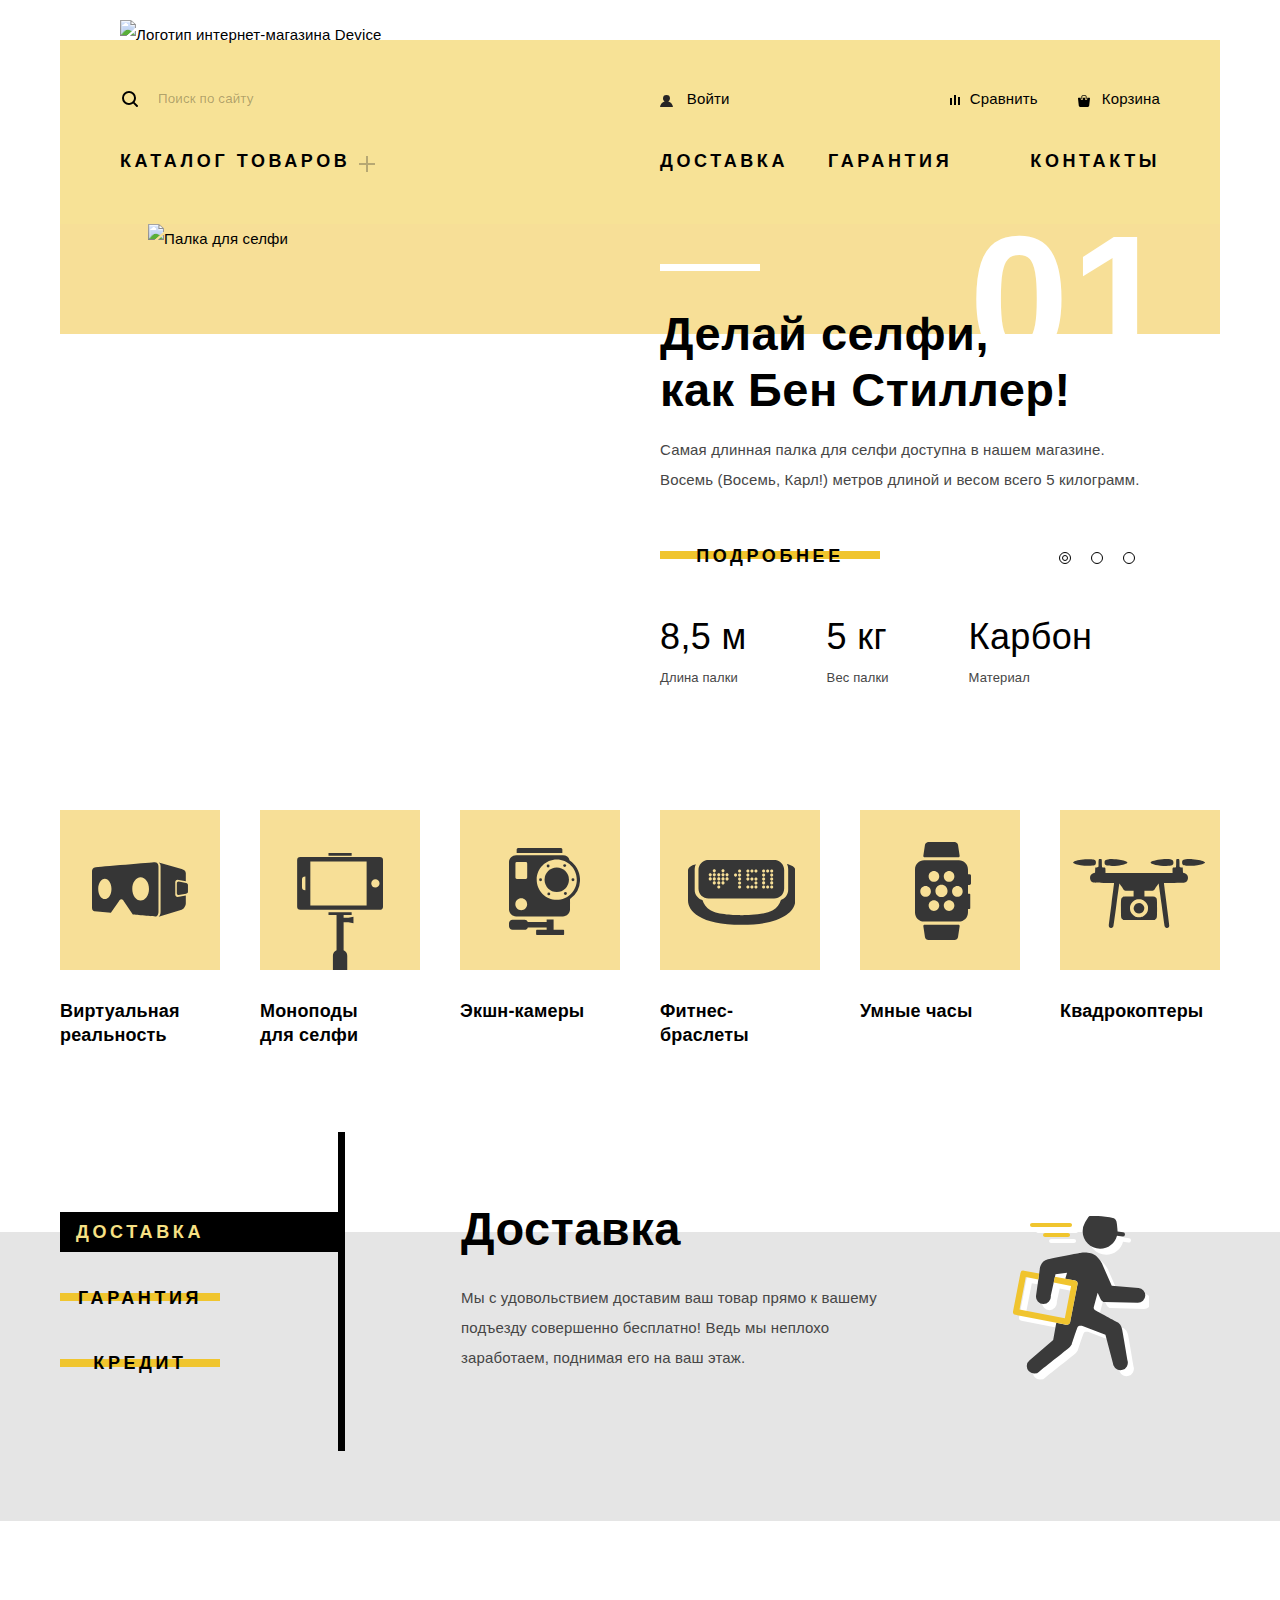
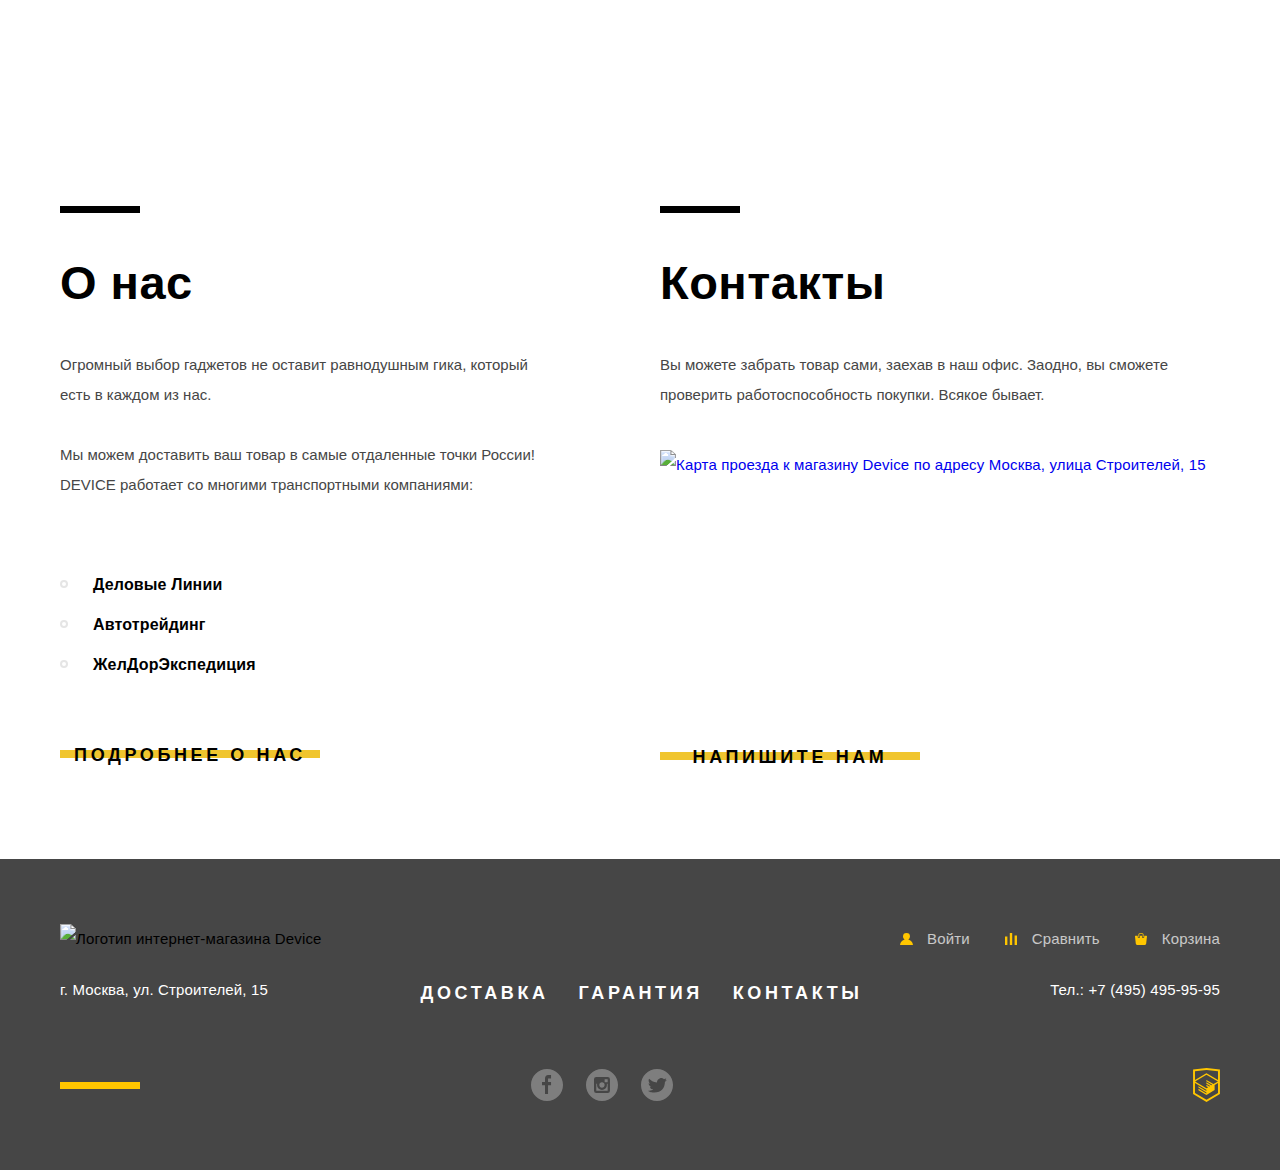
==== commit 9155760b: "Внесены правки по некоторым замечаниям из ревью" ====
--- a/index.html
+++ b/index.html
@@ -3,7 +3,7 @@
 <head>
   <meta charset="utf-8">
   <title>HTML Academy: Девайс</title>
-  <link rel="stylesheet" href="css/normalize.css">
+  <link rel="stylesheet" href="css/normalize.min.css">
   <link rel="stylesheet" href="css/styles.css">
 </head>
 <body class="page">
@@ -14,7 +14,7 @@
     </div>
     <div class="header-top-row">
       <form class="search-form" action="https://echo.htmlacademy.ru" method="get">
-        <input class="search-input" type="search" id="search-form" placeholder="Поиск по сайту"
+        <input class="search-input" type="search" id="search-form" name="search" placeholder="Поиск по сайту"
                aria-label="Поиск по сайту">
         <button class="search-button" type="submit">Найти</button>
       </form>
@@ -66,12 +66,12 @@
     <div class="slider-inner container">
       <h2 class="visually-hidden">Популярные товары</h2>
       <div class="slide-controls">
-        <button class="slide-control active" aria-label="Переключатель слайдера"></button>
-        <button class="slide-control" aria-label="Переключатель слайдера"></button>
-        <button class="slide-control" aria-label="Переключатель слайдера"></button>
-      </div>
-
-      <div class="slider-item active" data-number="01">
+        <button class="slide-control active" aria-label="Переключатель слайдера" id="slide-control-1" data-number="1"></button>
+        <button class="slide-control" aria-label="Переключатель слайдера" id="slide-control-2" data-number="2"></button>
+        <button class="slide-control" aria-label="Переключатель слайдера" id="slide-control-3" data-number="3"></button>
+      </div>
+
+      <div class="slider-item active" id="slide-1" data-number="01">
         <div class="image-wrap">
           <img src="img/slider-1.png" width="384" height="486" alt="Палка для селфи">
         </div>
@@ -97,7 +97,7 @@
         </div>
       </div>
 
-      <div class="slider-item" data-number="02">
+      <div class="slider-item" id="slide-2" data-number="02">
         <div class="image-wrap">
           <img src="img/slider-2.png" width="345" height="485" alt="Фитнес-браслет">
         </div>
@@ -115,7 +115,7 @@
         </div>
       </div>
 
-      <div class="slider-item" data-number="03">
+      <div class="slider-item" id="slide-3" data-number="03">
         <div class="image-wrap">
           <img src="img/slider-3.png" width="526" height="334" alt="Квадрокоптер">
         </div>
@@ -201,29 +201,29 @@
       <h2 class="visually-hidden">Условия сотрудничества</h2>
       <ul class="conditions-controls-list">
         <li class="conditions-control">
-          <button class="button conditions-control-button active" type="button">Доставка</button>
+          <button class="button conditions-control-button active" type="button" id="conditions-control-1" data-number="1">Доставка</button>
         </li>
         <li class="conditions-control">
-          <button class="button conditions-control-button" type="button">Гарантия</button>
+          <button class="button conditions-control-button" type="button" id="conditions-control-2" data-number="2">Гарантия</button>
         </li>
         <li class="conditions-control">
-          <button class="button conditions-control-button" type="button">Кредит</button>
+          <button class="button conditions-control-button" type="button" id="conditions-control-3" data-number="3">Кредит</button>
         </li>
       </ul>
       <div class="conditions-wrapper">
-        <div class="conditions-slide delivery active">
+        <div class="conditions-slide delivery active" id="conditions-slide-1">
           <h2>Доставка</h2>
           <p>Мы с удовольствием доставим ваш товар прямо к вашему подъезду совершенно бесплатно! Ведь мы неплохо
             заработаем,
             поднимая его на ваш этаж.</p>
         </div>
-        <div class="conditions-slide warranty">
+        <div class="conditions-slide warranty" id="conditions-slide-2">
           <h2>Гарантия</h2>
           <p>Если из-за возгорания купленного у нас товара у вас сгорит дом — не переживайте, мы выдадим вам новый.<br>
             Товар,
             не дом, конечно же.</p>
         </div>
-        <div class="conditions-slide credit">
+        <div class="conditions-slide credit" id="conditions-slide-3">
           <h2>Кредит</h2>
           <p>Залезть в долговую яму стало проще! Кредитные консультанты подберут для вас наиболее выгодные
             условия кредита. Выгодные для нашего банка, разумеется.</p>
@@ -271,11 +271,11 @@
       <p>Вы можете забрать товар сами, заехав в наш офис. Заодно, вы сможете проверить работоспособность покупки.
         Всякое
         бывает.</p>
-      <a class="contacts-map" href="" aria-haspopup="true">
+      <a class="contacts-map" href="https://goo.gl/maps/X2V7ezGGvKcs8KdT9" aria-haspopup="true">
         <img src="img/map.jpg" alt="Карта проезда к магазину Device по адресу Москва, улица Строителей, 15"
              width="560" height="222">
       </a>
-      <a class="button contacts-button" href="" aria-haspopup="true">Напишите нам</a>
+      <a class="button contacts-button" href="write-us.html" aria-haspopup="true">Напишите нам</a>
     </section>
   </div>
 </main>
@@ -320,7 +320,6 @@
       </p>
     </div>
     <div class="footer-bottom-row">
-      <div class="footer-decoration"></div>
       <ul class="social-list">
         <li class="social-item facebook"><a href="" aria-label="Магазин Device на Facebook">Facebook</a></li>
         <li class="social-item instagram"><a href="" aria-label="Магазин Device в Instagram">Instagram</a></li>
@@ -358,10 +357,13 @@
 <section class="map-modal">
   <h2 class="visually-hidden">Карта проезда</h2>
   <button class="form-modal-close" type="button" aria-label="Закрыть окно">Закрыть</button>
-  <iframe src="https://www.google.com/maps/embed?pb=!1m18!1m12!1m3!1d2249.11237494737!2d37.52742931604717!3d55.687034004529764!2m3!1f0!2f0!3f0!3m2!1i1024!2i768!4f13.1!3m3!1m2!1s0x46b54cf65f5c8955%3A0x694710ccd55501e!2z0YPQuy4g0KHRgtGA0L7QuNGC0LXQu9C10LksIDE1LCDQnNC-0YHQutCy0LAsINCg0L7RgdGW0Y8sIDExOTMxMQ!5e0!3m2!1suk!2snl!4v1570725005535!5m2!1suk!2snl" width="960" height="559" frameborder="0" style="border:0;" allowfullscreen=""></iframe>
+  <iframe src="https://www.google.com/maps/embed?pb=!1m18!1m12!1m3!1d2249.11237494737!2d37.52742931604717!3d55.687034004529764!2m3!1f0!2f0!3f0!3m2!1i1024!2i768!4f13.1!3m3!1m2!1s0x46b54cf65f5c8955%3A0x694710ccd55501e!2z0YPQuy4g0KHRgtGA0L7QuNGC0LXQu9C10LksIDE1LCDQnNC-0YHQutCy0LAsINCg0L7RgdGW0Y8sIDExOTMxMQ!5e0!3m2!1suk!2snl!4v1570725005535!5m2!1suk!2snl" width="960" height="559" allowfullscreen=""></iframe>
   <div class="map-modal-wrapper">
     <img src="img/map-big.jpg" width="960" height="559" alt="Офис компании по адресу ул. Строителей, 15, Москва">
   </div>
 </section>
+
+<script src="js/script.min.js"></script>
+<script src="js/sliders.min.js"></script>
 </body>
 </html>
--- a/css/styles.css
+++ b/css/styles.css
@@ -1,33 +1,33 @@
 /* Шрифты */
 
 @font-face {
-  font-family: 'Open Sans';
-  src: url('../fonts/opensanslight.woff2') format('woff2'),
-  url('../fonts/opensanslight.woff') format('woff');
+  font-family: "Open Sans";
+  src: url("../fonts/opensanslight.woff2") format("woff2"),
+  url("../fonts/opensanslight.woff") format("woff");
   font-weight: 300;
   font-style: normal;
 }
 
 @font-face {
-  font-family: 'Open Sans';
-  src: url('../fonts/opensans.woff2') format('woff2'),
-  url('../fonts/opensans.woff') format('woff');
+  font-family: "Open Sans";
+  src: url("../fonts/opensans.woff2") format("woff2"),
+  url("../fonts/opensans.woff") format("woff");
   font-weight: normal;
   font-style: normal;
 }
 
 @font-face {
-  font-family: 'Gilroy';
-  src: url('../fonts/gilroylight.woff2') format('woff2'),
-  url('../fonts/gilroylight.woff') format('woff');
+  font-family: "Gilroy";
+  src: url("../fonts/gilroylight.woff2") format("woff2"),
+  url("../fonts/gilroylight.woff") format("woff");
   font-weight: 300;
   font-style: normal;
 }
 
 @font-face {
-  font-family: 'Gilroy';
-  src: url('../fonts/gilroyextrabold.woff2') format('woff2'),
-  url('../fonts/gilroyextrabold.woff') format('woff');
+  font-family: "Gilroy";
+  src: url("../fonts/gilroyextrabold.woff2") format("woff2"),
+  url("../fonts/gilroyextrabold.woff") format("woff");
   font-weight: 800;
   font-style: normal;
 }
@@ -35,12 +35,14 @@
 /* Глобальные стили */
 
 html {
+  -webkit-box-sizing: border-box;
   box-sizing: border-box;
 }
 
 *,
 *::before,
 *::after {
+  -webkit-box-sizing: inherit;
   box-sizing: inherit;
 }
 
@@ -80,8 +82,7 @@
 }
 
 .button {
-  display: inline-block;
-  vertical-align: middle;
+  display: block;
   font-family: "Gilroy", "Tahoma", sans-serif;
   text-transform: uppercase;
   font-size: 18px;
@@ -97,12 +98,13 @@
   content: "";
   position: absolute;
   top: 50%;
-  left: -2px;
+  left: 0;
   z-index: -1;
   width: 100%;
   height: 8px;
   margin-top: -5px;
   background-color: #f0c52e;
+  -webkit-transition: all 0.3s linear;
   transition: all 0.3s linear;
 }
 
@@ -144,8 +146,14 @@
 }
 
 .header-top-row {
-  display: flex;
+  display: -webkit-box;
+  display: -ms-flexbox;
+  display: flex;
+  -webkit-box-pack: justify;
+  -ms-flex-pack: justify;
   justify-content: space-between;
+  -webkit-box-align: center;
+  -ms-flex-align: center;
   align-items: center;
   margin-bottom: 25px;
 }
@@ -166,11 +174,47 @@
   background-image: url("../img/search.svg");
 }
 
+.search-input::-webkit-input-placeholder {
+  color: rgba(0, 0, 0, 0.3);
+  letter-spacing: 0.15px;
+}
+
+.search-input::-moz-placeholder {
+  color: rgba(0, 0, 0, 0.3);
+  letter-spacing: 0.15px;
+}
+
+.search-input:-ms-input-placeholder {
+  color: rgba(0, 0, 0, 0.3);
+  letter-spacing: 0.15px;
+}
+
+.search-input::-ms-input-placeholder {
+  color: rgba(0, 0, 0, 0.3);
+  letter-spacing: 0.15px;
+}
+
 .search-input::placeholder {
   color: rgba(0, 0, 0, 0.3);
   letter-spacing: 0.15px;
 }
 
+.search-input:hover::-webkit-input-placeholder {
+  color: rgba(0, 0, 0, 0.6);
+}
+
+.search-input:hover::-moz-placeholder {
+  color: rgba(0, 0, 0, 0.6);
+}
+
+.search-input:hover:-ms-input-placeholder {
+  color: rgba(0, 0, 0, 0.6);
+}
+
+.search-input:hover::-ms-input-placeholder {
+  color: rgba(0, 0, 0, 0.6);
+}
+
 .search-input:hover::placeholder {
   color: rgba(0, 0, 0, 0.6);
 }
@@ -187,6 +231,8 @@
   position: absolute;
   right: 0;
   bottom: 0;
+  display: -webkit-box;
+  display: -ms-flexbox;
   display: flex;
   padding: 14px 21px;
   margin-left: -5px;
@@ -228,6 +274,8 @@
 
 .user-block-list,
 .nav-list {
+  display: -webkit-box;
+  display: -ms-flexbox;
   display: flex;
 }
 
@@ -324,6 +372,8 @@
 
 .nav-list {
   position: relative;
+  -webkit-box-pack: justify;
+  -ms-flex-pack: justify;
   justify-content: space-between;
 }
 
@@ -381,13 +431,22 @@
 .nav-item--catalog:hover > .dropdown-list,
 .nav-item--catalog a:hover + .dropdown-list,
 .nav-item--catalog a:focus + .dropdown-list {
-  display: flex;
+  display: -webkit-box;
+  display: -ms-flexbox;
+  display: flex;
+  flex-wrap: wrap;
 }
 
 .dropdown-item {
-  display: flex;
+  display: -webkit-box;
+  display: -ms-flexbox;
+  display: flex;
+  -webkit-box-orient: vertical;
+  -webkit-box-direction: normal;
+  -ms-flex-direction: column;
   flex-direction: column;
   margin-right: 58px;
+  min-width: 180px;
 }
 
 .dropdown-item a,
@@ -422,6 +481,8 @@
   top: 328px;
   right: 105px;
   z-index: 30;
+  display: -webkit-box;
+  display: -ms-flexbox;
   display: flex;
 }
 
@@ -459,11 +520,15 @@
 
 .slider-item {
   display: none;
+  -webkit-box-pack: justify;
+  -ms-flex-pack: justify;
   justify-content: space-between;
   position: relative;
 }
 
 .slider-item.active {
+  display: -webkit-box;
+  display: -ms-flexbox;
   display: flex;
 }
 
@@ -484,9 +549,17 @@
 }
 
 .image-wrap {
+  -webkit-box-flex: 1;
+  -ms-flex-positive: 1;
   flex-grow: 1;
-  display: flex;
+  display: -webkit-box;
+  display: -ms-flexbox;
+  display: flex;
+  -webkit-box-pack: center;
+  -ms-flex-pack: center;
   justify-content: center;
+  -webkit-box-align: center;
+  -ms-flex-align: center;
   align-items: center;
   min-height: 485px;
   margin-right: 40px;
@@ -532,6 +605,8 @@
 }
 
 .slide-details {
+  display: -webkit-box;
+  display: -ms-flexbox;
   display: flex;
 }
 
@@ -566,8 +641,10 @@
 }
 
 .categories-list {
-  display: flex;
-  /*justify-content: space-between;*/
+  display: -webkit-box;
+  display: -ms-flexbox;
+  display: flex;
+  -ms-flex-wrap: wrap;
   flex-wrap: wrap;
 }
 
@@ -600,6 +677,7 @@
   height: 160px;
   background-color: rgba(240, 192, 48, 0.50);
   margin-bottom: 30px;
+  -webkit-transition: all 0.3s linear;
   transition: all 0.3s linear;
 }
 
@@ -656,6 +734,8 @@
 
 .conditions-inner {
   padding-bottom: 70px;
+  display: -webkit-box;
+  display: -ms-flexbox;
   display: flex;
 }
 
@@ -668,7 +748,7 @@
 }
 
 .conditions-control-button {
-  display: inline-block;
+  display: block;
   background: transparent;
   border: none;
   text-align: center;
@@ -764,7 +844,10 @@
 }
 
 .brands-list {
-  display: flex;
+  display: -webkit-box;
+  display: -ms-flexbox;
+  display: flex;
+  -ms-flex-wrap: wrap;
   flex-wrap: wrap;
 }
 
@@ -823,7 +906,11 @@
 }
 
 .about-wrapper {
-  display: flex;
+  display: -webkit-box;
+  display: -ms-flexbox;
+  display: flex;
+  -webkit-box-pack: justify;
+  -ms-flex-pack: justify;
   justify-content: space-between;
   padding-bottom: 87px;
 }
@@ -908,7 +995,11 @@
 
 .contacts-map {
   display: block;
-  margin-bottom: 62px;
+  margin-bottom: 71px;
+}
+
+.contacts-map img {
+  display: block;
 }
 
 .contacts-button {
@@ -922,8 +1013,14 @@
 }
 
 .footer-top-row {
-  display: flex;
+  display: -webkit-box;
+  display: -ms-flexbox;
+  display: flex;
+  -webkit-box-pack: justify;
+  -ms-flex-pack: justify;
   justify-content: space-between;
+  -webkit-box-align: start;
+  -ms-flex-align: start;
   align-items: flex-start;
   margin-bottom: 21px;
 }
@@ -944,6 +1041,8 @@
 }
 
 .footer-user-block {
+  display: -webkit-box;
+  display: -ms-flexbox;
   display: flex;
   margin: 0;
 }
@@ -1009,14 +1108,23 @@
 }
 
 .footer-middle-row {
-  display: flex;
+  display: -webkit-box;
+  display: -ms-flexbox;
+  display: flex;
+  -webkit-box-pack: justify;
+  -ms-flex-pack: justify;
   justify-content: space-between;
+  -webkit-box-align: start;
+  -ms-flex-align: start;
   align-items: flex-start;
   margin-bottom: 57px;
 }
 
 .footer-nav-list {
-  display: flex;
+  display: -webkit-box;
+  display: -ms-flexbox;
+  display: flex;
+  flex-wrap: wrap;
   margin-right: 35px;
 }
 
@@ -1047,20 +1155,32 @@
 }
 
 .footer-bottom-row {
-  display: flex;
-  justify-content: space-between;
+  display: -webkit-box;
+  display: -ms-flexbox;
+  display: flex;
+  justify-content: center;
+  -webkit-box-align: center;
+  -ms-flex-align: center;
   align-items: center;
-}
-
-.footer-decoration {
+  position: relative;
+}
+
+.footer-bottom-row::before {
+  content: "";
+  position: absolute;
+  left: 0;
+  display: block;
   width: 80px;
   height: 7px;
   background-color: #ffc600;
 }
 
 .social-list {
+  display: -webkit-box;
+  display: -ms-flexbox;
   display: flex;
   margin-right: 50px;
+  margin-left: auto;
 }
 
 .social-item {
@@ -1103,7 +1223,7 @@
   background-image: url("../img/twitter.svg");
 }
 
-.htmlacademy-icon {
+.page-footer .htmlacademy-icon {
   display: block;
   width: 27px;
   height: 35px;
@@ -1112,6 +1232,7 @@
   background-position: center;
   background-size: contain;
   background-image: url("../img/logo-html.svg");
+  margin-left: auto;
 }
 
 .htmlacademy-icon:hover,
@@ -1151,6 +1272,8 @@
 }
 
 .breadcrumbs {
+  display: -webkit-box;
+  display: -ms-flexbox;
   display: flex;
   margin-bottom: 43px;
 }
@@ -1199,6 +1322,8 @@
 }
 
 .catalog-wrapper {
+  display: -webkit-box;
+  display: -ms-flexbox;
   display: flex;
   padding-left: 80px;
 }
@@ -1211,6 +1336,8 @@
 .filter::before,
 .filter::after {
   content: "";
+  display: -webkit-box;
+  display: -ms-flexbox;
   display: flex;
   width: 100vw;
   position: absolute;
@@ -1232,13 +1359,19 @@
 }
 
 .goods {
-  flex-grow: 1;
+  -webkit-box-flex: 1;
+  -ms-flex: 1 1 833px;
+  flex: 1 1 833px;
 }
 
 .goods-sorting {
   background-color: #ebebeb;
   width: 100%;
-  display: flex;
+  display: -webkit-box;
+  display: -ms-flexbox;
+  display: flex;
+  -webkit-box-pack: start;
+  -ms-flex-pack: start;
   justify-content: flex-start;
   position: relative;
   padding: 22px 0 23px 75px;
@@ -1246,6 +1379,8 @@
 
 .goods-sorting::after {
   content: "";
+  display: -webkit-box;
+  display: -ms-flexbox;
   display: flex;
   width: 100vw;
   min-height: 100%;
@@ -1319,7 +1454,11 @@
 }
 
 .filter-item {
-  display: flex;
+  display: -webkit-box;
+  display: -ms-flexbox;
+  display: flex;
+  -webkit-box-align: center;
+  -ms-flex-align: center;
   align-items: center;
 }
 
@@ -1391,6 +1530,7 @@
 
 .filter-item input[type="checkbox"]:focus + label,
 .filter-item input[type="radio"]:focus + label {
+  -webkit-box-shadow: 0 0 0 3px rgba(0, 123, 255, 0.5);
   box-shadow: 0 0 0 3px rgba(0, 123, 255, 0.5);
 }
 
@@ -1401,7 +1541,7 @@
 }
 
 .filter-button {
-  display: inline-block;
+  display: block;
   background-color: transparent;
   border: none;
   cursor: pointer;
@@ -1410,13 +1550,25 @@
 }
 
 .range-wrapper {
-  display: flex;
+  display: -webkit-box;
+  display: -ms-flexbox;
+  display: flex;
+  -webkit-box-orient: vertical;
+  -webkit-box-direction: normal;
+  -ms-flex-direction: column;
   flex-direction: column;
 }
 
 .range-controls {
-  display: flex;
+  display: -webkit-box;
+  display: -ms-flexbox;
+  display: flex;
+  -webkit-box-orient: vertical;
+  -webkit-box-direction: normal;
+  -ms-flex-direction: column;
   flex-direction: column;
+  -webkit-box-pack: center;
+  -ms-flex-pack: center;
   justify-content: center;
   position: relative;
   min-height: 22px;
@@ -1444,6 +1596,7 @@
   position: absolute;
   top: 0;
   cursor: pointer;
+  -webkit-box-shadow: 0 2px 1px 0 #cfcfcf;
   box-shadow: 0 2px 1px 0 #cfcfcf;
 }
 
@@ -1463,11 +1616,17 @@
 }
 
 .price-controls {
-  display: flex;
+  display: -webkit-box;
+  display: -ms-flexbox;
+  display: flex;
+  -webkit-box-align: start;
+  -ms-flex-align: start;
   align-items: start;
 }
 
 .price-controls label {
+  display: -webkit-box;
+  display: -ms-flexbox;
   display: flex;
   font-size: 14px;
   margin-top: -2px;
@@ -1489,8 +1648,13 @@
 }
 
 .sorting-special-list {
-  display: flex;
+  display: -webkit-box;
+  display: -ms-flexbox;
+  display: flex;
+  -webkit-box-align: start;
+  -ms-flex-align: start;
   align-items: flex-start;
+  -ms-flex-wrap: wrap;
   flex-wrap: wrap;
   margin-top: -4px;
 }
@@ -1520,11 +1684,16 @@
 }
 
 .sorting-up-down-list {
-  display: flex;
+  display: -webkit-box;
+  display: -ms-flexbox;
+  display: flex;
+  -webkit-box-align: center;
+  -ms-flex-align: center;
   align-items: center;
   margin-left: auto;
   margin-top: -4px;
   vertical-align: top;
+  -ms-flex-negative: 0;
   flex-shrink: 0;
   font-size: 0;
 }
@@ -1533,7 +1702,7 @@
   width: 0;
   height: 0;
   border: 5px solid transparent;
-  display: inline-block;
+  display: block;
   opacity: 0.2;
 }
 
@@ -1561,9 +1730,14 @@
 .goods-showcase {
   padding-left: 73px;
   padding-top: 69px;
-  padding-bottom: 77px;
-  display: flex;
+  width: 833px;
+  display: -webkit-box;
+  display: -ms-flexbox;
+  display: flex;
+  -webkit-box-pack: justify;
+  -ms-flex-pack: justify;
   justify-content: space-between;
+  -ms-flex-wrap: wrap;
   flex-wrap: wrap;
 }
 
@@ -1604,7 +1778,11 @@
 }
 
 .item-image-wrap {
-  display: flex;
+  display: -webkit-box;
+  display: -ms-flexbox;
+  display: flex;
+  -webkit-box-flex: 0;
+  -ms-flex-positive: 0;
   flex-grow: 0;
   margin-bottom: 30px;
   background-color: #ebebeb;
@@ -1613,8 +1791,15 @@
 .item-hover-block {
   position: absolute;
   display: none;
+  -webkit-box-orient: vertical;
+  -webkit-box-direction: normal;
+  -ms-flex-direction: column;
   flex-direction: column;
+  -webkit-box-align: center;
+  -ms-flex-align: center;
   align-items: center;
+  -webkit-box-pack: center;
+  -ms-flex-pack: center;
   justify-content: center;
   width: 360px;
   height: 380px;
@@ -1625,12 +1810,20 @@
 }
 
 .goods-item:hover > .item-hover-block {
+  display: -webkit-box;
+  display: -ms-flexbox;
   display: flex;
 }
 
 .item-description {
-  display: flex;
+  display: -webkit-box;
+  display: -ms-flexbox;
+  display: flex;
+  -webkit-box-pack: justify;
+  -ms-flex-pack: justify;
   justify-content: space-between;
+  -webkit-box-align: start;
+  -ms-flex-align: start;
   align-items: flex-start;
 }
 
@@ -1656,6 +1849,7 @@
   letter-spacing: 0.16px;
   text-align: right;
   color: #464646;
+  -ms-flex-negative: 0;
   flex-shrink: 0;
 }
 
@@ -1689,11 +1883,16 @@
 
 .pagination {
   background-color: #ebebeb;
-  width: 100%;
-  display: flex;
-  justify-content: center;
+  max-width: 100%;
+  display: -webkit-box;
+  display: -ms-flexbox;
+  display: flex;
+  -webkit-box-align: center;
+  -ms-flex-align: center;
   align-items: center;
   margin-top: -12px;
+  margin-bottom: 77px;
+  margin-left: 73px;
 }
 
 .pagination-item a {
@@ -1718,7 +1917,7 @@
   margin-right: 25px;
 }
 
-.page-number--last {
+.page-number:nth-last-child(2) {
   margin-right: 0;
 }
 
@@ -1739,6 +1938,8 @@
 
 .pagination-item.prev a,
 .pagination-item.next a {
+  display: -webkit-box;
+  display: -ms-flexbox;
   display: flex;
   height: 100%;
   padding: 23px 30px;
@@ -1757,14 +1958,17 @@
 }
 
 /* Модальные окна */
-
 .form-modal,
 .map-modal {
+  -webkit-box-orient: vertical;
+  -webkit-box-direction: normal;
+  -ms-flex-direction: column;
   flex-direction: column;
   width: 960px;
   position: fixed;
   left: calc(50% - 480px);
   background-color: #ffffff;
+  -webkit-box-shadow: 0 10px 20px 0 rgba(4, 6, 6, 0.2);
   box-shadow: 0 10px 20px 0 rgba(4, 6, 6, 0.2);
   z-index: 1000;
 }
@@ -1805,13 +2009,24 @@
   opacity: 0.3;
 }
 
+.map-modal iframe {
+  border: 0;
+}
+
 .form-top-row {
+  display: -webkit-box;
+  display: -ms-flexbox;
   display: flex;
   margin-bottom: 30px;
 }
 
 .form-field-wrapper {
-  display: flex;
+  display: -webkit-box;
+  display: -ms-flexbox;
+  display: flex;
+  -webkit-box-orient: vertical;
+  -webkit-box-direction: normal;
+  -ms-flex-direction: column;
   flex-direction: column;
 }
 
@@ -1859,6 +2074,42 @@
   outline: none;
 }
 
+.form-field-wrapper input[type="text"]::-webkit-input-placeholder,
+.form-field-wrapper input[type="email"]::-webkit-input-placeholder,
+.form-field-wrapper textarea::-webkit-input-placeholder {
+  font-size: 14px;
+  font-weight: normal;
+  line-height: 1.29;
+  color: rgba(70, 70, 70, 0.4);
+}
+
+.form-field-wrapper input[type="text"]::-moz-placeholder,
+.form-field-wrapper input[type="email"]::-moz-placeholder,
+.form-field-wrapper textarea::-moz-placeholder {
+  font-size: 14px;
+  font-weight: normal;
+  line-height: 1.29;
+  color: rgba(70, 70, 70, 0.4);
+}
+
+.form-field-wrapper input[type="text"]:-ms-input-placeholder,
+.form-field-wrapper input[type="email"]:-ms-input-placeholder,
+.form-field-wrapper textarea:-ms-input-placeholder {
+  font-size: 14px;
+  font-weight: normal;
+  line-height: 1.29;
+  color: rgba(70, 70, 70, 0.4);
+}
+
+.form-field-wrapper input[type="text"]::-ms-input-placeholder,
+.form-field-wrapper input[type="email"]::-ms-input-placeholder,
+.form-field-wrapper textarea::-ms-input-placeholder {
+  font-size: 14px;
+  font-weight: normal;
+  line-height: 1.29;
+  color: rgba(70, 70, 70, 0.4);
+}
+
 .form-field-wrapper input[type="text"]::placeholder,
 .form-field-wrapper input[type="email"]::placeholder,
 .form-field-wrapper textarea::placeholder {
@@ -1909,7 +2160,92 @@
   border: none;
 }
 
+@-webkit-keyframes modal-appearance {
+  0% {
+    -webkit-transform: scale(0);
+    transform: scale(0);
+    opacity: 1;
+  }
+  100% {
+    -webkit-transform: scale(1);
+    transform: scale(1);
+    opacity: 1;
+  }
+}
+
+@keyframes modal-appearance {
+  0% {
+    -webkit-transform: scale(0);
+    transform: scale(0);
+    opacity: 1;
+  }
+  100% {
+    -webkit-transform: scale(1);
+    transform: scale(1);
+    opacity: 1;
+  }
+}
+
+@-webkit-keyframes shake {
+  0%,
+  100% {
+    -webkit-transform: translateX(0);
+    transform: translateX(0);
+  }
+
+  10%,
+  30%,
+  50%,
+  70%,
+  90% {
+    -webkit-transform: translateX(-10px);
+    transform: translateX(-10px);
+  }
+
+  20%,
+  40%,
+  60%,
+  80% {
+    -webkit-transform: translateX(10px);
+    transform: translateX(10px);
+  }
+}
+
+@keyframes shake {
+  0%,
+  100% {
+    -webkit-transform: translateX(0);
+    transform: translateX(0);
+  }
+
+  10%,
+  30%,
+  50%,
+  70%,
+  90% {
+    -webkit-transform: translateX(-10px);
+    transform: translateX(-10px);
+  }
+
+  20%,
+  40%,
+  60%,
+  80% {
+    -webkit-transform: translateX(10px);
+    transform: translateX(10px);
+  }
+}
+
 .form-modal.modal-show,
 .map-modal.modal-show {
-  display: flex;
-}
+  display: -webkit-box;
+  display: -ms-flexbox;
+  display: flex;
+  -webkit-animation: modal-appearance 0.5s cubic-bezier(0.250, 0.460, 0.450, 0.940) both;
+  animation: modal-appearance 0.5s cubic-bezier(0.250, 0.460, 0.450, 0.940) both;
+}
+
+.form-modal.modal-error {
+  -webkit-animation: shake 0.6s ease-in both;
+  animation: shake 0.6s ease-in both;
+}
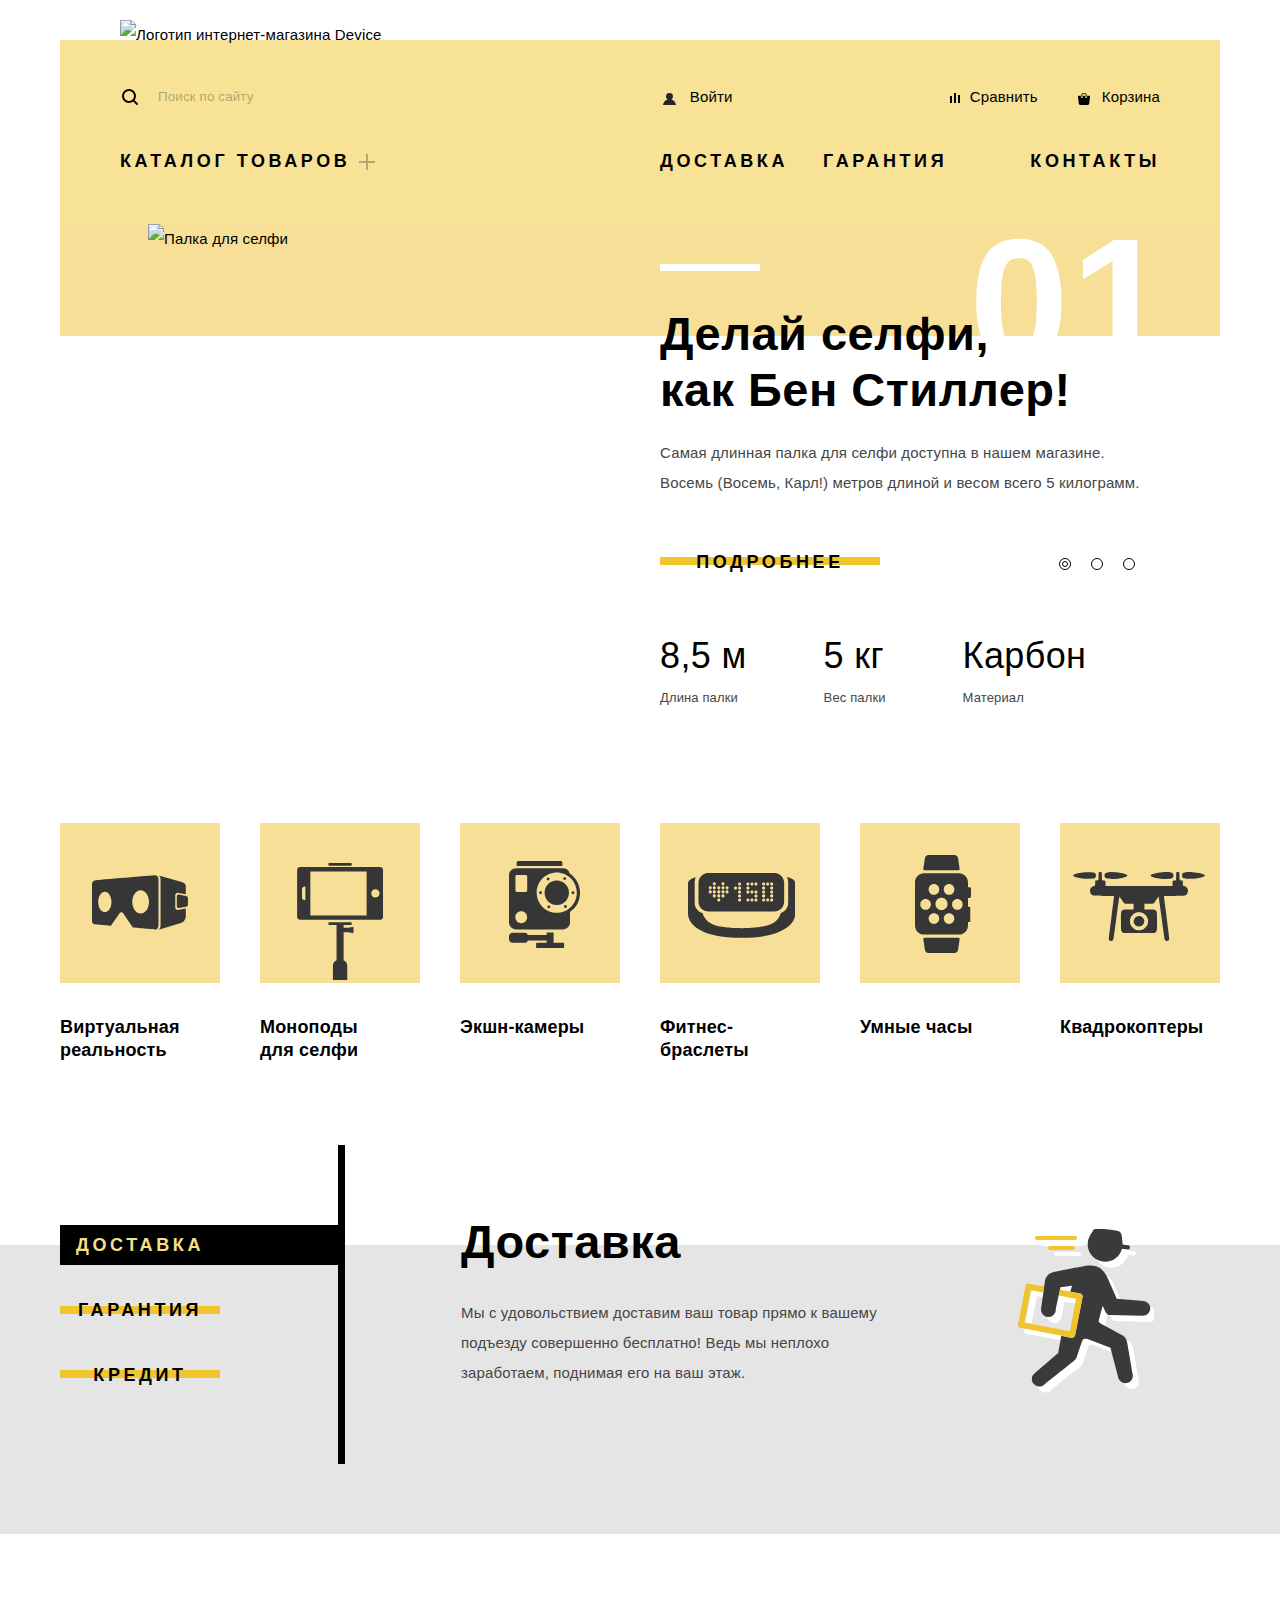
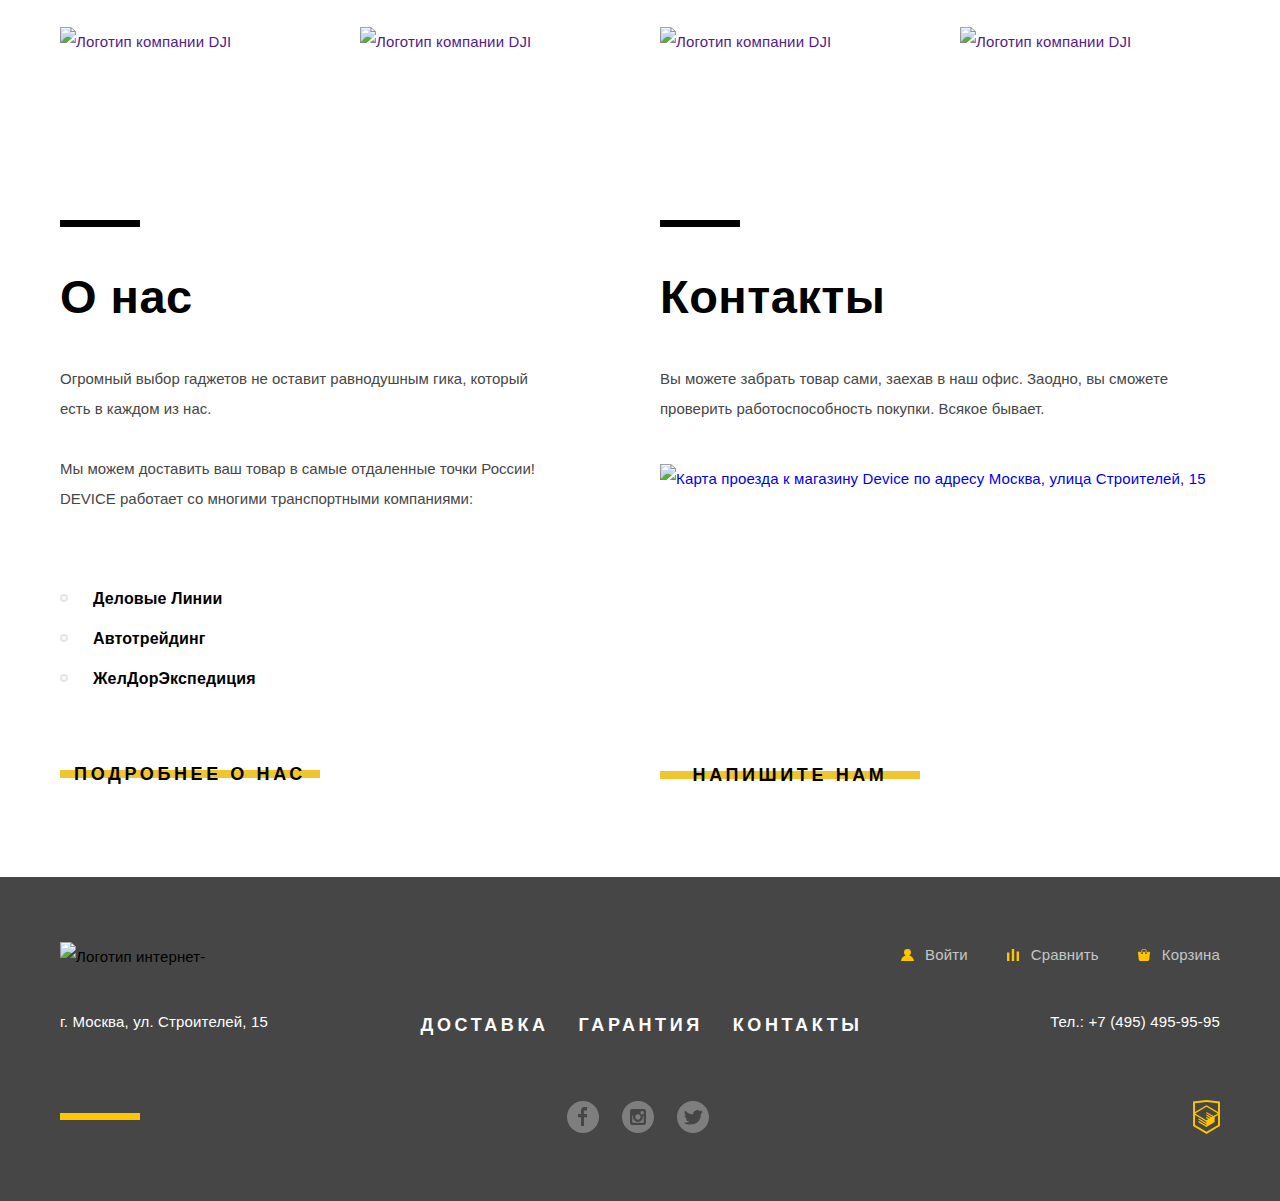
==== commit 9a3a9025: "Выровняла все элементы согласно Pixel Perfect для Хрома" ====
--- a/index.html
+++ b/index.html
@@ -237,16 +237,24 @@
       <h2 class="visually-hidden">Бренды товаров</h2>
       <ul class="brands-list">
         <li class="brands-item">
-          <a class="brands-item-link dji" href="" aria-label="DJI">DJI</a>
+          <a class="brands-item-link dji" href="" aria-label="DJI">
+            <img src="img/logo-1--inactive.png" alt="Логотип компании DJI" width="260" height="100">
+          </a>
         </li>
         <li class="brands-item">
-          <a class="brands-item-link spg" href="" aria-label="SP Gadgets">SP Gadgets</a>
+          <a class="brands-item-link spg" href="" aria-label="SP Gadgets">
+            <img src="img/logo-2--inactive.png" alt="Логотип компании DJI" width="260" height="100">
+          </a>
         </li>
         <li class="brands-item">
-          <a class="brands-item-link gopro" href="" aria-label="GoPro">GoPro</a>
+          <a class="brands-item-link gopro" href="" aria-label="GoPro">
+            <img src="img/logo-3--inactive.png" alt="Логотип компании DJI" width="260" height="100">
+          </a>
         </li>
         <li class="brands-item">
-          <a class="brands-item-link vive" href="" aria-label="Vive">Vive</a>
+          <a class="brands-item-link vive" href="" aria-label="Vive">
+            <img src="img/logo-4--inactive.png" alt="Логотип компании DJI" width="260" height="100">
+          </a>
         </li>
       </ul>
     </div>
@@ -288,22 +296,19 @@
       <ul class="footer-user-block">
         <li class="footer-user-block-item">
           <div class="footer-login-wrapper">
-            <a href="">
-              <span class="footer-user-block-icon footer-login-user"></span>
-              <span class="footer-user-block-text">Войти</span>
+            <a class="footer-login-user" href="">
+              Войти
             </a>
           </div>
         </li>
         <li class="footer-user-block-item">
-          <a href="">
-            <span class="footer-user-block-icon footer-compare"></span>
-            <span class="footer-user-block-text">Сравнить</span>
+          <a class="footer-compare" href="">
+            Сравнить
           </a>
         </li>
         <li class="footer-user-block-item">
-          <a href="">
-            <span class="footer-user-block-icon footer-basket"></span>
-            <span class="footer-user-block-text">Корзина</span>
+          <a class="footer-basket" href="">
+            Корзина
           </a>
         </li>
       </ul>
--- a/css/styles.css
+++ b/css/styles.css
@@ -48,6 +48,7 @@
 
 body {
   margin: 0;
+  padding: 0;
   background-color: #ffffff;
   font-family: "Open Sans", "Arial", sans-serif;
   font-size: 15px;
@@ -127,7 +128,7 @@
 .page-header {
   background-color: #f7e296;
   position: relative;
-  padding: 35px 60px 47px 60px;
+  padding: 33px 60px 47px 60px;
 }
 
 .logotype {
@@ -155,7 +156,7 @@
   -webkit-box-align: center;
   -ms-flex-align: center;
   align-items: center;
-  margin-bottom: 25px;
+  margin-bottom: 27px;
 }
 
 .search-form {
@@ -310,10 +311,11 @@
 
 .user-block-item .login-wrapper {
   width: 290px;
+  padding-left: 3px;
 }
 
 .login-user {
-  margin-right: 20px;
+  margin-right: 16px;
   padding-left: 27px;
   position: relative;
 }
@@ -401,7 +403,7 @@
   width: 16px;
   height: 16px;
   position: absolute;
-  top: 5px;
+  top: 3px;
   right: 0;
   background-position: center;
   background-repeat: no-repeat;
@@ -411,7 +413,7 @@
 }
 
 .nav-item--delivery {
-  margin-right: 40px;
+  margin-right: 35px;
 }
 
 .nav-item--contacts {
@@ -469,7 +471,7 @@
   position: absolute;
   display: block;
   width: 1160px;
-  height: 110px;
+  height: 112px;
   left: 20px;
   top: 0;
   background-color: rgba(240, 192, 48, 0.50);
@@ -478,7 +480,7 @@
 
 .slide-controls {
   position: absolute;
-  top: 328px;
+  bottom: 153px;
   right: 105px;
   z-index: 30;
   display: -webkit-box;
@@ -543,7 +545,7 @@
   color: #ffffff;
 
   position: absolute;
-  top: -15px;
+  top: -12px;
   right: 48px;
   z-index: 10;
 }
@@ -558,11 +560,14 @@
   -webkit-box-pack: center;
   -ms-flex-pack: center;
   justify-content: center;
-  -webkit-box-align: center;
-  -ms-flex-align: center;
-  align-items: center;
+  align-items: start;
   min-height: 485px;
   margin-right: 40px;
+}
+
+.image-wrap img {
+  display: block;
+  height: auto;
 }
 
 .content-wrap {
@@ -578,7 +583,7 @@
   letter-spacing: 0.47px;
   padding-top: 35px;
   position: relative;
-  margin-bottom: 17px;
+  margin-bottom: 20px;
 }
 
 .slide-title::before {
@@ -596,12 +601,12 @@
   padding-right: 75px;
   letter-spacing: 0.15px;
   color: #464646;
-  margin-bottom: 47px;
+  margin-bottom: 50px;
 }
 
 .slide-button {
   width: 220px;
-  margin-bottom: 42px;
+  margin-bottom: 55px;
 }
 
 .slide-details {
@@ -611,7 +616,7 @@
 }
 
 .slide-details-item {
-  margin-right: 80px;
+  margin-right: 77px;
 }
 
 .slide-details-item:last-child {
@@ -624,7 +629,7 @@
   font-weight: 300;
   line-height: 1.33;
   letter-spacing: 0.36px;
-  margin-bottom: 7px;
+  margin-bottom: 8px;
 }
 
 .slide-details dd {
@@ -637,7 +642,7 @@
 }
 
 .categories {
-  padding-bottom: 66px;
+  padding-bottom: 64px;
 }
 
 .categories-list {
@@ -676,7 +681,7 @@
   width: 160px;
   height: 160px;
   background-color: rgba(240, 192, 48, 0.50);
-  margin-bottom: 30px;
+  margin-bottom: 33px;
   -webkit-transition: all 0.3s linear;
   transition: all 0.3s linear;
 }
@@ -686,7 +691,7 @@
 }
 
 .categories-item-wrapper--monopods {
-  padding: 43px 37px 0 37px;
+  padding: 40px 37px 0 37px;
 }
 
 .categories-item-wrapper--cameras {
@@ -755,7 +760,7 @@
   cursor: pointer;
   z-index: 10;
   letter-spacing: 3.6px;
-  margin-bottom: 35px;
+  margin-bottom: 34px;
   width: 160px;
 }
 
@@ -796,7 +801,7 @@
 
 .conditions-slide.delivery::after {
   top: 11px;
-  right: -252px;
+  right: -257px;
   width: 136px;
   height: 164px;
   background-image: url("../img/delivery.svg");
@@ -829,7 +834,7 @@
   line-height: 1.02;
   letter-spacing: 0.47px;
   margin-top: 73px;
-  margin-bottom: 30px;
+  margin-bottom: 32px;
 }
 
 .conditions-slide p {
@@ -840,7 +845,7 @@
 }
 
 .brands {
-  padding: 90px 0 95px;
+  padding: 93px 0;
 }
 
 .brands-list {
@@ -861,7 +866,6 @@
 
 .brands-item-link {
   display: block;
-  font-size: 0;
   width: 260px;
   height: 100px;
   background-repeat: no-repeat;
@@ -869,8 +873,10 @@
   background-size: contain;
 }
 
-.brands-item-link.dji {
-  background-image: url("../img/logo-1--inactive.png");
+.brands-item-link img {
+  display: block;
+  width: 260px;
+  height: 100px;
 }
 
 .brands-item-link.dji:hover,
@@ -878,26 +884,14 @@
   background-image: url("../img/logo-1.png");
 }
 
-.brands-item-link.spg {
-  background-image: url("../img/logo-2--inactive.png");
-}
-
 .brands-item-link.spg:hover,
 .brands-item-link.spg:focus {
   background-image: url("../img/logo-2.png");
 }
 
-.brands-item-link.gopro {
-  background-image: url("../img/logo-3--inactive.png");
-}
-
 .brands-item-link.gopro:hover,
 .brands-item-link.gopro:focus {
   background-image: url("../img/logo-3.png");
-}
-
-.brands-item-link.vive {
-  background-image: url("../img/logo-4--inactive.png");
 }
 
 .brands-item-link.vive:hover,
@@ -964,7 +958,7 @@
 
 .about-list {
   margin-top: 65px;
-  margin-bottom: 56px;
+  margin-bottom: 61px;
 }
 
 .about-item {
@@ -995,7 +989,7 @@
 
 .contacts-map {
   display: block;
-  margin-bottom: 71px;
+  margin-bottom: 75px;
 }
 
 .contacts-map img {
@@ -1008,7 +1002,7 @@
 
 .page-footer {
   background-color: #464646;
-  padding-top: 65px;
+  padding-top: 63px;
   padding-bottom: 67px;
 }
 
@@ -1022,7 +1016,15 @@
   -webkit-box-align: start;
   -ms-flex-align: start;
   align-items: flex-start;
-  margin-bottom: 21px;
+  margin-bottom: 30px;
+}
+
+.footer-logotype {
+  padding-top: 2px;
+}
+
+.footer-logotype img {
+  display: block;
 }
 
 .footer-logotype:not(.index):hover,
@@ -1038,6 +1040,7 @@
 .footer-paragraph {
   color: #ffffff;
   margin: 0;
+  flex-shrink: 0;
 }
 
 .footer-user-block {
@@ -1048,19 +1051,21 @@
 }
 
 .footer-user-block-item {
-  margin-right: 35px;
+  margin-right: 39px;
 }
 
 .footer-user-block-item:last-child {
   margin-right: 0;
 }
 
-.footer-user-block-item a {
-  padding-left: 27px;
-  position: relative;
-}
-
-.footer-user-block-icon {
+.footer-user-block-item a:not(.footer-login-exit) {
+  padding-left: 24px;
+  color: rgba(255, 255, 255, 0.7);
+  position: relative;
+}
+
+.footer-user-block-item a::before {
+  content: "";
   position: absolute;
   top: 3px;
   left: 0;
@@ -1070,41 +1075,37 @@
   background-repeat: no-repeat;
   background-position: center;
   background-size: contain;
-  opacity: 1;
-}
-
-.footer-login-user {
+}
+
+a.footer-login-user::before {
   background-image: url("../img/user--yellow.svg");
 }
 
-.footer-compare {
+a.footer-compare::before {
   background-image: url("../img/compare--yellow.svg");
 }
 
-.footer-basket {
+a.footer-basket::before {
   background-image: url("../img/cart--yellow.svg");
 }
 
-.footer-user-block-item .footer-user-block-text {
-  opacity: 0.7;
-}
-
-.footer-user-block-item a:hover > .footer-user-block-icon,
-.footer-user-block-item a:focus > .footer-user-block-icon {
+.footer-user-block-item a:hover::before,
+.footer-user-block-item a:focus::before {
   opacity: 0.6;
 }
 
-.footer-user-block-item a:hover > .footer-user-block-text,
-.footer-user-block-item a:focus > .footer-user-block-text {
-  opacity: 1;
+.footer-user-block-item a:hover,
+.footer-user-block-item a:focus {
+  color: #ffffff;
 }
 
 .footer-user-block-item a:active {
   opacity: 0.3;
 }
 
-.footer-login-exit {
+.footer-user-block .footer-login-exit {
   opacity: 0.3;
+  margin-left: 15px;
 }
 
 .footer-middle-row {
@@ -1117,13 +1118,14 @@
   -webkit-box-align: start;
   -ms-flex-align: start;
   align-items: flex-start;
-  margin-bottom: 57px;
+  margin-bottom: 56px;
 }
 
 .footer-nav-list {
   display: -webkit-box;
   display: -ms-flexbox;
   display: flex;
+  justify-content: center;
   flex-wrap: wrap;
   margin-right: 35px;
 }
@@ -1179,12 +1181,11 @@
   display: -webkit-box;
   display: -ms-flexbox;
   display: flex;
-  margin-right: 50px;
   margin-left: auto;
 }
 
 .social-item {
-  margin-right: 23px;
+  margin-left: 23px;
 }
 
 .social-item:last-child {
@@ -1265,7 +1266,7 @@
 .filter-list,
 .sorting-special-list,
 .sorting-up-down-list,
-.pagination {
+.pagination-list {
   list-style: none;
   padding: 0;
   margin: 0;
@@ -1275,11 +1276,12 @@
   display: -webkit-box;
   display: -ms-flexbox;
   display: flex;
-  margin-bottom: 43px;
+  flex-wrap: wrap;
+  margin-bottom: 44px;
 }
 
 .breadcrumbs-item {
-  margin-right: 40px;
+  margin-right: 37px;
   position: relative;
 }
 
@@ -1293,8 +1295,8 @@
   width: 4px;
   height: 7px;
   position: absolute;
-  top: 0.9em;
-  right: -16px;
+  top: 13px;
+  right: -19px;
   background-repeat: no-repeat;
   background-position: center;
   background-size: contain;
@@ -1409,7 +1411,7 @@
 
 .filter h2 {
   min-height: 71px;
-  padding-top: 22px;
+  padding-top: 23px;
   padding-right: 67px;
   background-color: #d9d9d9;
   z-index: 10;
@@ -1424,7 +1426,7 @@
   border: none;
   padding: 0;
   margin: 0;
-  margin-bottom: 30px;
+  margin-bottom: 31px;
 }
 
 .filter legend {
@@ -1480,7 +1482,7 @@
   line-height: 2.86;
   letter-spacing: 0.14px;
   cursor: pointer;
-  padding-left: 41px;
+  padding-left: 39px;
   position: relative;
 }
 
@@ -1546,6 +1548,7 @@
   border: none;
   cursor: pointer;
   width: 200px;
+  margin-top: 35px;
   z-index: 10;
 }
 
@@ -1784,7 +1787,7 @@
   -webkit-box-flex: 0;
   -ms-flex-positive: 0;
   flex-grow: 0;
-  margin-bottom: 30px;
+  margin-bottom: 32px;
   background-color: #ebebeb;
 }
 
@@ -1895,7 +1898,15 @@
   margin-left: 73px;
 }
 
-.pagination-item a {
+.pagination-list {
+  display: flex;
+  justify-content: center;
+  flex-wrap: wrap;
+  padding-left: 15px;
+}
+
+.pagination-item a,
+.pagination-control {
   font-family: "Gilroy", "Tahoma", sans-serif;
   font-size: 16px;
   font-weight: 800;
@@ -1905,39 +1916,42 @@
   text-transform: uppercase;
 }
 
-.pagination-item.prev {
+.pagination-control {
+  color: #000000;
+}
+
+.pagination-control.prev {
   margin-right: auto;
 }
 
-.pagination-item.next {
+.pagination-control.next {
   margin-left: auto;
 }
 
-.page-number {
-  margin-right: 25px;
-}
-
-.page-number:nth-last-child(2) {
+.pagination-item {
+  margin-right: 30px;
+  padding-top: 2px;
+}
+
+.pagination-item:last-child {
   margin-right: 0;
 }
 
-.page-number a {
+.pagination-item a {
   color: rgba(0, 0, 0, 0.3);
 }
 
-.page-number a:hover,
-.page-number a:focus {
+.pagination-item a:hover,
+.pagination-item a:focus {
   color: rgba(0, 0, 0, 0.6);
 }
 
-.page-number a:active,
-.pagination-item:not(.page-number) a,
+.pagination-item a:active,
 .pagination-item.active a {
   color: #000000;
 }
 
-.pagination-item.prev a,
-.pagination-item.next a {
+.pagination-control {
   display: -webkit-box;
   display: -ms-flexbox;
   display: flex;
@@ -1945,15 +1959,12 @@
   padding: 23px 30px;
 }
 
-.pagination-item.prev a:hover,
-.pagination-item.next a:hover,
-.pagination-item.prev a:focus,
-.pagination-item.next a:focus {
+.pagination-control:hover,
+.pagination-control:focus {
   background-color: #d9d9d9;
 }
 
-.pagination-item.prev a:active,
-.pagination-item.next a:active {
+.pagination-control:active {
   color: rgba(0, 0, 0, 0.3);
 }
 
